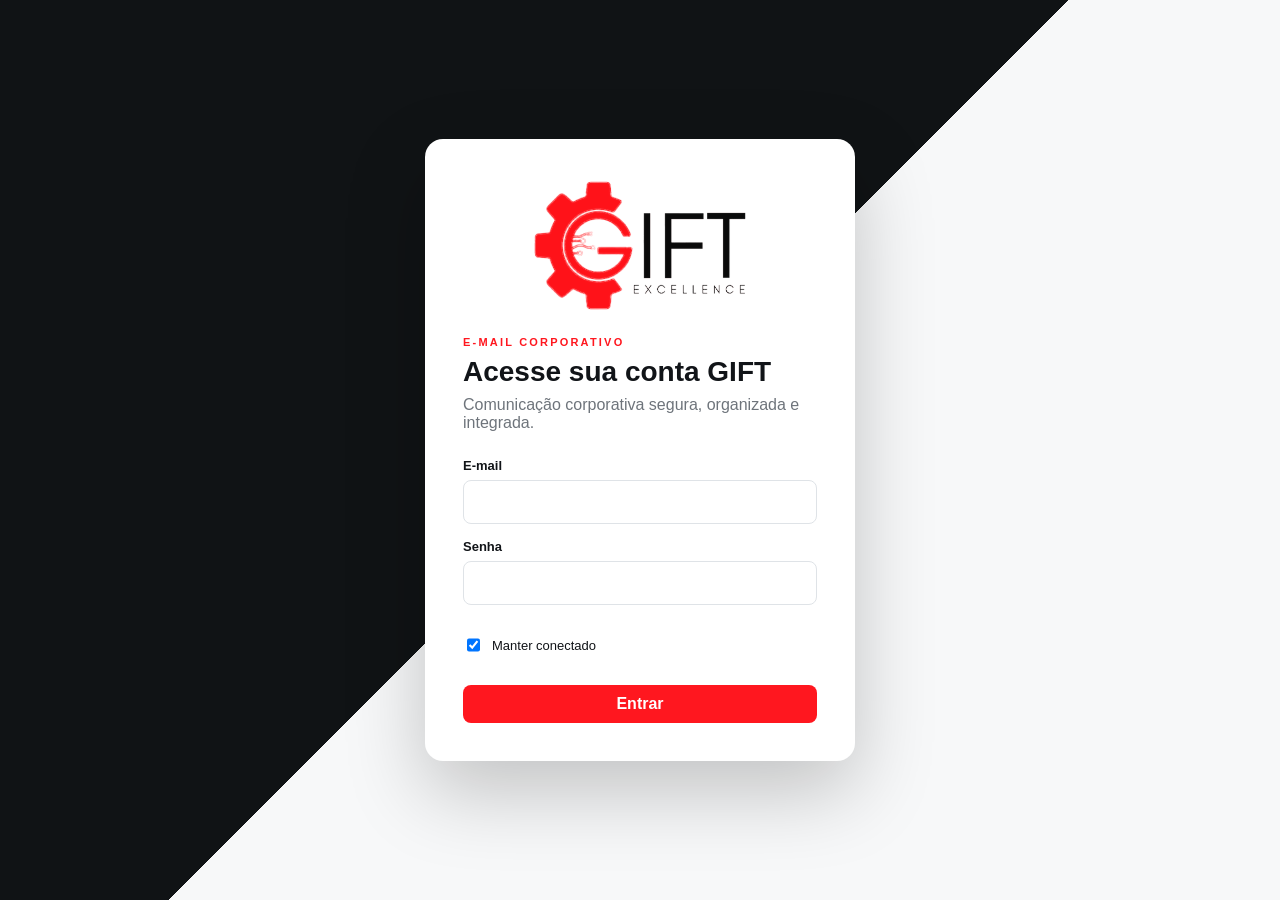
==== public/index.html @ b61c1ad0 "V16: sincroniza estrutura mobile no public" ====
<!doctype html>
<html lang="pt-BR">
<head>
  <meta charset="UTF-8" />
  <meta name="viewport" content="width=device-width, initial-scale=1.0" />
  <title>GIFT Mail</title>
  <link rel="icon" href="assets/gift-logo.png" />
  <link rel="stylesheet" href="styles.css" />
</head>
<body>
  <div id="toast"></div>

  <section id="loginView" class="login-shell">
    <div class="login-card">
      <img src="assets/gift-logo.png" alt="GIFT Excellence" class="login-logo" />
      <div class="login-kicker">E-MAIL CORPORATIVO</div>
      <h1>Acesse sua conta GIFT</h1>
      <p>Comunicação corporativa segura, organizada e integrada.</p>
      <form id="loginForm">
        <label>E-mail<input id="loginEmail" type="email"  autocomplete="username" required></label>
        <label>Senha<input id="loginPassword" type="password"  autocomplete="current-password" required></label>
        <label class="check-line"><input id="rememberMe" type="checkbox" checked> Manter conectado</label>
        <button class="primary full" type="submit">Entrar</button>
      </form>
    </div>
  </section>

  <div id="appView" class="app hidden">
    <aside class="sidebar" id="sidebar">
      <div class="brand"><img src="assets/gift-logo-sidebar.png" alt="GIFT Excellence"></div>
      <button id="composeBtn" class="compose-btn"><span class="mail-icon" data-mail-icon="compose"></span>Novo e-mail</button>

      <nav class="folder-nav" id="folderNav">
        <button class="nav-item active" data-folder="inbox"><span class="ico mail-icon" data-mail-icon="inbox"></span><b>Caixa de Entrada</b><em id="count-inbox">0</em></button>
        <button class="nav-item" data-folder="starred"><span class="ico mail-icon" data-mail-icon="star"></span><b>Favoritos</b><em id="count-starred"></em></button>
        <button class="nav-item" data-folder="sent"><span class="ico mail-icon" data-mail-icon="send"></span><b>Enviados</b><em id="count-sent"></em></button>
        <button class="nav-item" data-folder="drafts"><span class="ico mail-icon" data-mail-icon="draft"></span><b>Rascunhos</b><em id="count-drafts">0</em></button>
        <button class="nav-item" data-folder="scheduled"><span class="ico mail-icon" data-mail-icon="clock"></span><b>Agendados</b><em id="count-scheduled"></em></button>
        <button class="nav-item" data-folder="archive"><span class="ico mail-icon" data-mail-icon="archive"></span><b>Arquivo</b><em id="count-archive"></em></button>
        <button class="nav-item" data-folder="spam"><span class="ico mail-icon" data-mail-icon="spam"></span><b>Spam</b><em id="count-spam"></em></button>
        <button class="nav-item" data-folder="trash"><span class="ico mail-icon" data-mail-icon="trash"></span><b>Lixeira</b><em id="count-trash"></em></button>
      </nav>

      <div class="section-title"><span>PASTAS</span><button id="newFolderBtn" title="Nova pasta">＋</button></div>
      <div id="customFolders" class="custom-folders"></div>

      <div class="storage-box">
        <div><span>Armazenamento</span><strong id="storageText">2,4 GB de 10 GB</strong></div>
        <div class="storage-track"><i id="storageBar"></i></div>
      </div>
    </aside>
    <div id="mobileNavOverlay" class="mobile-nav-overlay hidden" aria-hidden="true"></div>

    <main class="workspace">
      <header class="topbar">
        <button class="mobile-menu" id="mobileMenu" aria-label="Menu">☰</button>
        <span class="mobile-title">GIFT Mail</span>
        <div class="search-box"><span>⌕</span><input id="searchInput" placeholder="Pesquisar e-mails, remetentes ou assuntos..."><button id="advancedSearchBtn" title="Pesquisa avançada">⌄</button></div>
        <div class="top-right">
          <button class="top-icon mobile-search-btn" id="mobileSearchBtn" title="Pesquisar" aria-label="Pesquisar"><span class="mail-icon" data-mail-icon="search"></span></button>
          <button class="top-icon" id="themeBtn" title="Tema"><span class="mail-icon" data-mail-icon="sun"></span></button>
          <button class="top-icon" id="settingsBtn" title="Configurações"><span class="mail-icon" data-mail-icon="settings"></span></button>
          <div class="profile-wrap">
            <button id="profileBtn" class="profile-btn">
              <span class="profile-avatar" id="profileAvatar">A</span>
              <span class="profile-copy"><strong id="profileName">Administrador</strong><small id="profileEmail">admin@giftexcellence.com.br</small></span>
              <span>⌄</span>
            </button>
            <div id="profileMenu" class="profile-menu hidden">
              <div class="profile-status"><span class="dot"></span><div><strong>Logado</strong><small id="menuEmail">admin@giftexcellence.com.br</small></div></div>
              <button id="profileSettings"><span class="mail-icon" data-mail-icon="settings"></span>Configurações da conta</button>
              <button id="profilePassword"><span class="mail-icon" data-mail-icon="key"></span>Trocar senha</button>
              <button id="profileTheme"><span class="mail-icon" data-mail-icon="moon"></span>Alternar tema</button>
              <button id="profileLogout" class="danger"><span class="mail-icon" data-mail-icon="logout"></span>Sair</button>
            </div>
          </div>
        </div>
      </header>

      <div class="actionbar">
        <div class="action-group left-actions">
          <label class="select-control"><input type="checkbox" id="selectAll"> <span>Selecionar</span></label>
          <button id="deleteBtn"><span class="mail-icon" data-mail-icon="trash"></span><span>Excluir</span></button><button id="emptyTrashActionBtn" class="hidden danger-action"><span class="mail-icon" data-mail-icon="trashSweep"></span><span>Esvaziar lixeira</span></button>
          <button id="spamBtn"><span class="mail-icon" data-mail-icon="spam"></span><span>Spam</span></button>
          <button id="archiveBtn"><span class="mail-icon" data-mail-icon="archive"></span><span>Arquivar</span></button>
          <button id="moveBtn"><span class="mail-icon" data-mail-icon="folderMove"></span><span>Mover</span></button>
          <button id="markBtn"><span class="mail-icon" data-mail-icon="star"></span><span>Marcar</span></button>
          <button id="moreBtn"><span class="mail-icon" data-mail-icon="more"></span><span>Mais</span></button>
        </div>
        <div class="action-group reader-actions" id="readerActions">
          <button id="replyBtn"><span class="mail-icon" data-mail-icon="reply"></span><span>Responder</span></button>
          <button id="replyAllBtn"><span class="mail-icon" data-mail-icon="replyAll"></span><span>Responder a todos</span></button>
          <button id="forwardBtn"><span class="mail-icon" data-mail-icon="forward"></span><span>Encaminhar</span></button>
          <button id="readerMoreBtn" title="Mais"><span class="mail-icon" data-mail-icon="moreVertical"></span></button>
        </div>
      </div>

      <section id="advancedSearch" class="advanced-search hidden">
        <input id="searchFrom" placeholder="De">
        <input id="searchTo" placeholder="Para">
        <input id="searchSubject" placeholder="Assunto contém">
        <select id="searchHasAttachment"><option value="">Anexo: qualquer</option><option value="yes">Com anexo</option><option value="no">Sem anexo</option></select>
        <button id="applyAdvancedSearch" class="primary">Pesquisar</button>
        <button id="clearAdvancedSearch">Limpar</button>
      </section>

      <section class="mail-shell">
        <div class="tabs-row">
          <button class="tab active" data-filter="all">Todas</button>
          <button class="tab" data-filter="unread">Não lidas</button>
          <button class="tab" data-filter="starred">Sinalizadas</button>
          <span id="folderLabel">Caixa de Entrada</span>
        </div>
        <div class="mail-grid">
          <div class="message-list" id="messageList"></div>
          <article class="reader" id="readerPane">
            <div class="empty-reader"><div class="mail-illustration">✉</div><h2>Selecione uma mensagem</h2><p>O conteúdo do e-mail aparecerá aqui.</p></div>
          </article>
        </div>
      </section>
    </main>
    <button id="mobileComposeFab" class="mobile-compose-fab" type="button"><span class="mail-icon" data-mail-icon="compose"></span><span>Escrever</span></button>
  </div>

  <div id="composeWindow" class="compose-window hidden">
    <div class="compose-head">
      <strong id="composeTitle">Novo e-mail</strong>
      <div class="compose-head-actions">
        <button id="minimizeCompose" type="button" aria-label="Minimizar">—</button>
        <button id="maximizeCompose" type="button" aria-label="Maximizar">↗</button>
        <button id="closeCompose" type="button" aria-label="Fechar">×</button>
      </div>
    </div>
    <div class="compose-to-line">
      <span>Para</span>
      <input id="toField" autocomplete="off" aria-label="Para">
      <button id="ccBccBtn" type="button">Cc&nbsp;&nbsp;Bcc</button>
    </div>
    <div id="ccBccFields" class="compose-ccbcc hidden">
      <div class="compose-extra-line"><span>Cc</span><input id="ccField" autocomplete="off" aria-label="Cc"></div>
      <div class="compose-extra-line"><span>Bcc</span><input id="bccField" autocomplete="off" aria-label="Bcc"></div>
    </div>
    <div class="compose-subject-line">
      <input id="subjectField" aria-label="Assunto" placeholder="Assunto" autocomplete="off">
    </div>
    <div class="editor-toolbar compose-format-toolbar" aria-label="Formatação da mensagem">
      <select id="fontFamily" aria-label="Fonte"><option>Inter</option><option>Arial</option><option>Georgia</option><option>Verdana</option></select>
      <select id="fontSize" aria-label="Tamanho"><option value="14">14</option><option value="12">12</option><option value="16">16</option><option value="18">18</option></select>
      <button type="button" data-cmd="bold" title="Negrito"><b>B</b></button>
      <button type="button" data-cmd="italic" title="Itálico"><i>I</i></button>
      <button type="button" data-cmd="underline" title="Sublinhado"><u>U</u></button>
      <button type="button" data-cmd="foreColor" title="Cor">A</button>
      <button type="button" data-cmd="insertUnorderedList" title="Lista">☷</button>
      <button type="button" data-cmd="insertOrderedList" title="Lista numerada">☰</button>
      <button type="button" data-cmd="createLink" title="Link">⌁</button>
      <button type="button" data-cmd="insertImage" title="Imagem">▧</button>
    </div>
    <div id="bodyEditor" class="body-editor" contenteditable="true" role="textbox" aria-label="Mensagem"></div>
    <div id="attachmentPreview" class="attachment-preview"></div>
    <div class="compose-foot">
      <div class="send-wrap"><button id="sendBtn" class="send-btn">Enviar</button><button id="sendMenuBtn" class="send-menu">⌄</button></div>
      <div class="compose-tools">
        <label title="Anexar"><span class="mail-icon" data-mail-icon="paperclip"></span><input id="attachmentInput" type="file" multiple hidden></label>
        <button id="insertDrive" title="Inserir arquivo"><span class="mail-icon" data-mail-icon="file"></span></button>
        <button id="insertLink" title="Inserir link"><span class="mail-icon" data-mail-icon="link"></span></button>
        <button id="insertEmoji" title="Emoji">☺</button>
        <button id="toggleSignature" title="Assinatura">A≡</button>
        <button id="saveDraftBtn" title="Salvar rascunho"><span class="mail-icon" data-mail-icon="save"></span></button>
        <button id="discardCompose" title="Descartar"><span class="mail-icon" data-mail-icon="trash"></span></button>
      </div>
    </div>
    <div id="scheduleMenu" class="schedule-menu hidden"><button data-minutes="30">Enviar em 30 minutos</button><button data-minutes="60">Enviar em 1 hora</button><button data-minutes="1440">Enviar amanhã</button><button id="customScheduleBtn">Escolher data e hora</button></div>
  </div>


  <div id="composeDialog" class="compose-dialog-overlay hidden" role="dialog" aria-modal="true" aria-labelledby="composeDialogTitle">
    <div class="compose-dialog-card">
      <div class="compose-dialog-icon">✉</div>
      <h3 id="composeDialogTitle">Confirmar ação</h3>
      <p id="composeDialogText"></p>
      <div class="compose-dialog-actions">
        <button id="composeDialogCancel" type="button" class="compose-dialog-cancel">Cancelar</button>
        <button id="composeDialogSecondary" type="button" class="compose-dialog-secondary">Não salvar</button>
        <button id="composeDialogPrimary" type="button" class="compose-dialog-primary">Confirmar</button>
      </div>
    </div>
  </div>

  <div id="actionDialog" class="compose-dialog-overlay hidden" role="dialog" aria-modal="true" aria-labelledby="actionDialogTitle">
    <div class="compose-dialog-card">
      <div id="actionDialogIcon" class="compose-dialog-icon"><span class="mail-icon" data-mail-icon="alert"></span></div>
      <h3 id="actionDialogTitle">Confirmar ação</h3>
      <p id="actionDialogText"></p>
      <div class="compose-dialog-actions">
        <button id="actionDialogCancel" type="button" class="compose-dialog-cancel">Cancelar</button>
        <button id="actionDialogConfirm" type="button" class="compose-dialog-primary">Confirmar</button>
      </div>
    </div>
  </div>

  <div id="settingsModal" class="modal hidden">
    <div class="settings-dialog">
      <div class="settings-head"><div><h2>Configurações</h2><p>Administre sua conta e preferências do GIFT Mail.</p></div><button id="closeSettings">×</button></div>
      <div class="settings-layout">
        <nav class="settings-nav" id="settingsNav">
          <button class="active" data-tab="account">Conta</button>
          <button data-tab="password">Troca de senha</button>
          <button data-tab="signature">Assinaturas</button>
          <button data-tab="forwarding">Encaminhamento</button>
          <button data-tab="aliases">Aliases e remetentes</button>
          <button data-tab="filters">Filtros e regras</button>
          <button data-tab="vacation">Resposta automática</button>
          <button data-tab="blocked">Remetentes bloqueados</button>
          <button data-tab="security">Segurança</button>
          <button data-tab="notifications">Notificações</button>
          <button data-tab="appearance">Aparência</button>
          <button data-tab="storage">Armazenamento</button>
        </nav>
        <div class="settings-content">
          <section class="settings-panel active" data-panel="account">
            <h3>Conta corporativa</h3>
            <div class="status-card"><span class="dot"></span><div><strong>Logado</strong><small id="settingsLoggedEmail"></small></div></div>
            <label>Nome de exibição<input id="setDisplayName"></label>
            <label>E-mail principal<input id="setEmail" disabled></label>
            <label>Nome da organização<input id="setOrganization" value="GIFT Excellence"></label>
            <label>Telefone corporativo<input id="setPhone" placeholder="(31) 3772-6397"></label>
            <label>Site<input id="setWebsite" placeholder="www.giftexcellence.com.br"></label>
          </section>
          <section class="settings-panel" data-panel="password">
            <h3>Trocar senha</h3><p class="hint">A nova senha será exigida no próximo login.</p>
            <label>Senha atual<input id="currentPassword" type="password"></label>
            <label>Nova senha<input id="newPassword" type="password"></label>
            <label>Confirmar nova senha<input id="confirmPassword" type="password"></label>
            <button id="changePasswordBtn" class="primary">Alterar senha</button>
          </section>
          <section class="settings-panel" data-panel="signature">
            <h3>Assinatura corporativa</h3>
            <p class="hint">A assinatura visual é inserida automaticamente no final dos e-mails e pode ser personalizada por conta.</p>
            <div class="two-col">
              <label>Nome / setor<input id="signatureName" placeholder="Financeiro"></label>
              <label>Empresa<input id="signatureCompany" placeholder="GIFT Excellence"></label>
            </div>
            <div class="two-col">
              <label>Telefone<input id="signaturePhone" placeholder="(31) 3772-6397"></label>
              <label>Cidade<input id="signatureCity" placeholder="Sete Lagoas - MG"></label>
            </div>
            <label>Site<input id="signatureSite" placeholder="www.giftexcellence.com.br"></label>
            <div class="signature-image-control">
              <div><strong>Imagem / logo da assinatura</strong><small>PNG, JPG ou WEBP. Essa imagem será usada nos e-mails enviados por esta conta.</small></div>
              <div class="signature-image-actions">
                <label class="signature-upload-btn">Trocar imagem<input id="signatureLogoInput" type="file" accept="image/png,image/jpeg,image/webp" hidden></label>
                <button id="signatureLogoReset" type="button">Usar logo padrão</button>
              </div>
            </div>
            <div id="signaturePreview" class="signature-preview"></div>
            <label class="check-line"><input id="signatureNew" type="checkbox" checked> Inserir automaticamente em novos e-mails</label>
            <label class="check-line"><input id="signatureReplies" type="checkbox"> Inserir também em respostas e encaminhamentos</label>
          </section>
          <section class="settings-panel" data-panel="forwarding">
            <h3>Encaminhamento</h3>
            <label class="check-line"><input id="forwardEnabled" type="checkbox"> Encaminhar automaticamente e-mails recebidos</label>
            <label>Encaminhar para<input id="forwardAddress" type="email" placeholder="email@empresa.com.br"></label>
            <label class="check-line"><input id="forwardKeepCopy" type="checkbox" checked> Manter uma cópia na caixa de entrada</label>
          </section>
          <section class="settings-panel" data-panel="aliases">
            <h3>Aliases e remetentes</h3>
            <div class="inline-add"><input id="aliasInput" placeholder="ex.: financeiro@giftexcellence.com.br"><button id="addAliasBtn">Adicionar</button></div>
            <div id="aliasList" class="chip-list"></div>
          </section>
          <section class="settings-panel" data-panel="filters">
            <h3>Filtros e regras</h3>
            <p class="hint">Crie regras automáticas para organizar mensagens.</p>
            <div class="rule-builder"><input id="ruleFrom" placeholder="Se remetente contém"><select id="ruleAction"><option value="archive">Arquivar</option><option value="star">Sinalizar</option><option value="spam">Marcar como spam</option><option value="label">Aplicar etiqueta</option></select><input id="ruleValue" placeholder="Etiqueta (quando necessário)"><button id="addRuleBtn">Criar regra</button></div>
            <div id="rulesList" class="rules-list"></div>
          </section>
          <section class="settings-panel" data-panel="vacation">
            <h3>Resposta automática</h3>
            <label class="check-line"><input id="vacationEnabled" type="checkbox"> Ativar mensagem de ausência</label>
            <label>Assunto<input id="vacationSubject" value="Resposta automática"></label>
            <label>Mensagem<textarea id="vacationText" rows="7"></textarea></label>
            <div class="two-col"><label>Início<input id="vacationStart" type="date"></label><label>Fim<input id="vacationEnd" type="date"></label></div>
          </section>
          <section class="settings-panel" data-panel="blocked">
            <h3>Remetentes bloqueados</h3>
            <div class="inline-add"><input id="blockedInput" placeholder="email@dominio.com"><button id="addBlockedBtn">Bloquear</button></div>
            <div id="blockedList" class="chip-list"></div>
          </section>
          <section class="settings-panel" data-panel="security">
            <h3>Segurança</h3>
            <label class="check-line"><input id="twoFactor" type="checkbox"> Autenticação em duas etapas</label>
            <label class="check-line"><input id="suspiciousLogin" type="checkbox" checked> Alertar sobre novos logins</label>
            <label class="check-line"><input id="externalImages" type="checkbox"> Carregar imagens externas automaticamente</label>
            <h4>Sessões ativas</h4>
            <div class="session-card"><div><strong>Este dispositivo</strong><small>Windows · Navegador atual</small></div><span class="online">Ativa agora</span></div>
            <button id="logoutOtherSessions">Encerrar outras sessões</button>
          </section>
          <section class="settings-panel" data-panel="notifications">
            <h3>Notificações</h3>
            <label class="check-line"><input id="desktopNotifications" type="checkbox" checked> Notificações na área de trabalho</label>
            <label class="check-line"><input id="soundNotifications" type="checkbox"> Som ao receber e-mail</label>
            <label class="check-line"><input id="notifyImportant" type="checkbox" checked> Avisar apenas mensagens importantes</label>
          </section>
          <section class="settings-panel" data-panel="appearance">
            <h3>Aparência</h3>
            <label>Tema<select id="setTheme"><option value="light">Claro</option><option value="dark">Escuro</option><option value="system">Seguir sistema</option></select></label>
            <label>Densidade<select id="setDensity"><option value="comfortable">Confortável</option><option value="compact">Compacta</option></select></label>
            <label>Visualização<select id="setPreview"><option value="split">Lista + leitura</option><option value="list">Somente lista</option></select></label>
          </section>
          <section class="settings-panel" data-panel="storage">
            <h3>Armazenamento</h3>
            <div class="big-storage"><strong id="storageUsedBig">Calculando...</strong><span id="storageLimitBig">de capacidade disponível</span><div class="storage-track"><i id="storageBarBig" style="width:0%"></i></div><small id="storageSource" class="storage-source">Leitura do servidor</small></div>
            <button id="emptyTrashBtn">Esvaziar lixeira</button><button id="emptySpamBtn">Esvaziar spam</button>
          </section>
        </div>
      </div>
      <div class="settings-footer"><button id="cancelSettings">Cancelar</button><button id="saveSettingsBtn" class="primary">Salvar alterações</button></div>
    </div>
  </div>

  <div id="contextMenu" class="context-menu hidden"></div>
  <input id="hiddenDateTime" type="datetime-local" class="hidden">
  <script src="app.js"></script>
</body>
</html>
---- public/styles.css ----
:root{
  --red:#ff171f;--red2:#e91018;--ink:#111418;--muted:#6f7881;--line:#e8ebee;--soft:#f5f7f8;
  --sidebar:#11171b;--sidebar2:#0d1216;--panel:#fff;--shadow:0 18px 50px rgba(18,25,31,.18)
}
*{box-sizing:border-box}html,body{margin:0;width:100%;height:100%;overflow:hidden;font-family:Inter,"Segoe UI",Arial,sans-serif;color:var(--ink);background:#fff}button,input,select,textarea{font:inherit}button{border:0;background:none;color:inherit;cursor:pointer}.hidden{display:none!important}.primary{background:var(--red);color:#fff;border-radius:8px;padding:10px 16px;font-weight:700}.full{width:100%}
#toast{position:fixed;right:22px;top:22px;z-index:9999;display:grid;gap:8px}.toast{background:#171a1d;color:#fff;padding:12px 16px;border-radius:9px;box-shadow:var(--shadow)}.toast.error{background:#a90008}

/* login */
.login-shell{height:100%;display:grid;place-items:center;background:linear-gradient(135deg,#101315 0 49%,#f7f8f9 49% 100%);padding:24px}.login-card{width:min(430px,94vw);background:#fff;border-radius:18px;padding:38px;box-shadow:0 30px 80px rgba(0,0,0,.22)}.login-logo{width:220px;display:block;margin:0 auto 22px}.login-kicker{font-size:11px;letter-spacing:.2em;color:var(--red);font-weight:800}.login-card h1{margin:8px 0;font-size:28px}.login-card p{margin:0 0 26px;color:#6e747b}.login-card form{display:grid;gap:15px}.login-card label:not(.check-line){display:grid;gap:7px;font-size:13px;font-weight:700}.login-card input{height:44px;border:1px solid #dfe3e7;border-radius:8px;padding:0 12px}.check-line{display:flex!important;align-items:center;gap:9px;font-size:13px}

/* reference layout */
.app{height:100vh;display:grid;grid-template-columns:263px minmax(0,1fr);overflow:hidden}.sidebar{height:100%;min-height:0;background:linear-gradient(180deg,var(--sidebar) 0%,var(--sidebar2) 100%);color:#f5f7f8;padding:14px 9px 16px;display:flex;flex-direction:column;overflow:hidden}.brand{height:92px;display:flex;align-items:center;padding:0 18px 5px}.brand img{width:172px;max-height:80px;object-fit:contain;object-position:left center}.compose-btn{height:46px;margin:12px 7px 18px;background:var(--red);color:#fff;border-radius:9px;font-size:15px;font-weight:800;display:flex;align-items:center;justify-content:center;gap:9px}.folder-nav{display:grid;gap:3px}.nav-item,.custom-folder{height:43px;border-radius:7px;padding:0 11px;color:#eef2f4;display:grid;grid-template-columns:28px 1fr auto;align-items:center;gap:6px;text-align:left}.nav-item b,.custom-folder b{font-size:14px;font-weight:600}.nav-item .ico{font-size:17px;color:#dbe1e5}.nav-item em{font-style:normal;min-width:22px;height:22px;border-radius:50px;background:#666f76;display:grid;place-items:center;padding:0 6px;font-size:12px}.nav-item.active{background:#373d41}.nav-item:hover,.custom-folder:hover{background:#20282e}.nav-item[data-folder="scheduled"],.nav-item[data-folder="archive"]{display:none}.section-title{display:flex;justify-content:space-between;align-items:center;padding:20px 8px 8px;color:#e4e9ed;font-size:12px;font-weight:800;letter-spacing:.06em}.section-title button{font-size:22px;color:#e8edf0}.custom-folders{flex:1;min-height:0;overflow:auto;padding-bottom:8px}.custom-folder{height:41px}.custom-folder button{color:#98a2aa}.storage-box{flex:0 0 auto;padding:13px 16px 10px;border-top:1px solid rgba(255,255,255,.09);font-size:11px;color:#c9d0d5}.storage-box>div:first-child{display:grid;gap:8px}.storage-box strong{font-weight:500}.storage-track{height:9px;background:#687178;border-radius:999px;overflow:hidden}.storage-track i{display:block;height:100%;width:0;background:linear-gradient(90deg,#d8a75e,#f0c67a);border-radius:999px}

.workspace{min-width:0;height:100%;display:grid;grid-template-rows:64px 64px auto minmax(0,1fr);background:#fff;overflow:hidden}.topbar{height:64px;display:flex;align-items:center;border-bottom:1px solid var(--line);padding:0 18px 0 24px;background:#fff}.mobile-menu{display:none}.search-box{width:506px;height:40px;border-radius:10px;background:#f1f3f4;display:grid;grid-template-columns:30px 1fr 28px;align-items:center;padding:0 8px}.search-box span{font-size:21px;color:#37424a}.search-box input{border:0;outline:0;background:transparent;min-width:0;font-size:14px}.search-box button{color:#657079}.top-right{margin-left:auto;display:flex;align-items:center;gap:4px}.top-icon{width:38px;height:38px;border-radius:50%;font-size:19px}.top-icon:hover{background:#f3f5f6}.profile-wrap{position:relative}.profile-btn{height:64px;display:grid;grid-template-columns:40px auto 18px;gap:10px;align-items:center;padding:0 4px 0 16px;margin-left:8px;border-left:1px solid var(--line)}.profile-avatar{width:40px;height:40px;border-radius:50%;background:#b99a75;color:#fff;font-weight:800;display:grid;place-items:center}.profile-copy{display:grid;text-align:left}.profile-copy strong{font-size:14px}.profile-copy small{font-size:11px;color:var(--muted)}.profile-menu{position:absolute;right:0;top:59px;width:270px;background:#fff;border:1px solid var(--line);border-radius:11px;box-shadow:var(--shadow);z-index:400;padding:9px}.profile-status{display:flex;gap:10px;align-items:center;padding:10px 8px 14px;border-bottom:1px solid var(--line)}.profile-status .dot,.status-card .dot{width:9px;height:9px;border-radius:50%;background:#23b45c}.profile-status div{display:grid}.profile-status small{color:var(--muted)}.profile-menu button{width:100%;padding:10px;border-radius:7px;text-align:left}.profile-menu button:hover{background:#f4f6f7}.profile-menu .danger{color:#bd1017}

.actionbar{height:64px;border-bottom:1px solid var(--line);padding:0 20px;display:flex;align-items:center;justify-content:space-between;overflow:auto}.action-group{display:flex;align-items:center;white-space:nowrap}.action-group button,.select-control{height:38px;padding:0 12px;display:flex;align-items:center;gap:7px;border-right:1px solid var(--line);font-size:13px}.action-group button:hover{background:#f5f7f8;border-radius:6px}.select-control input{width:15px;height:15px}.reader-actions{margin-left:auto}.advanced-search{padding:12px 20px;border-bottom:1px solid var(--line);display:grid;grid-template-columns:1fr 1fr 1.2fr .9fr auto auto;gap:8px;background:#fafbfc}.advanced-search input,.advanced-search select{height:38px;border:1px solid #dfe3e7;border-radius:7px;padding:0 10px}

.mail-shell{height:100%;min-height:0;display:grid;grid-template-rows:49px minmax(0,1fr);overflow:hidden}.tabs-row{height:49px;display:flex;align-items:end;border-bottom:1px solid var(--line);padding-left:18px}.tab{height:49px;padding:0 17px;position:relative;font-size:13px}.tab.active{color:var(--red);font-weight:800}.tab.active:after{content:"";position:absolute;left:10px;right:10px;bottom:-1px;height:3px;background:var(--red)}.tabs-row>span{display:none}.mail-grid{height:100%;min-height:0;display:grid;grid-template-columns:480px minmax(0,1fr);overflow:hidden}.message-list{height:100%;overflow:auto;border-right:1px solid var(--line);background:#fff}.message-card{height:80px;display:grid;grid-template-columns:28px 44px 1fr 28px;padding:10px 12px 8px 18px;gap:10px;border-bottom:1px solid var(--line);position:relative}.message-card.unread:before{content:"";position:absolute;left:0;top:0;bottom:0;width:3px;background:var(--red)}.message-card:hover{background:#f8fafb}.message-card.active{background:#f5f6f7}.message-card input{margin-top:8px}.sender-avatar{width:40px;height:40px;border-radius:50%;display:grid;place-items:center;background:linear-gradient(135deg,#7e868c,#3d454b);color:#fff;font-weight:700;font-size:13px}.message-card:nth-child(3n+1) .sender-avatar{background:linear-gradient(135deg,#c7a679,#9d7a54)}.message-main{min-width:0}.sender-line,.subject-line{display:flex;align-items:center;gap:8px;min-width:0}.sender-line strong,.subject-line b{white-space:nowrap;overflow:hidden;text-overflow:ellipsis}.sender-line{font-size:13px}.sender-line time{margin-left:auto;color:var(--muted);font-size:11px}.subject-line{margin-top:4px;font-size:13px}.preview-line{margin-top:3px;color:var(--muted);font-size:12px;white-space:nowrap;overflow:hidden;text-overflow:ellipsis}.star-btn{font-size:18px;color:#8c959d;align-self:center}.star-btn.on{color:#e1ae24}

.reader{height:100%;min-width:0;overflow:auto;padding:0 26px 36px;background:#fff}.empty-reader{height:100%;min-height:320px;display:grid;place-content:center;text-align:center;color:var(--muted)}.mail-illustration{font-size:42px}.empty-reader h2{margin:6px 0;font-size:20px;color:var(--ink)}.reader-head{padding:24px 0 18px;border-bottom:1px solid var(--line)}.reader-title{display:flex;align-items:center;gap:10px}.reader-title h1{margin:0;font-size:24px;letter-spacing:-.02em;line-height:1.2}.folder-pill{font-size:11px;background:#edf0f2;color:#3b4248;padding:5px 8px;border-radius:6px}.reader-meta{display:grid;grid-template-columns:46px 1fr auto;gap:10px;align-items:start;margin-top:24px}.reader-meta .sender-avatar{width:42px;height:42px}.reader-meta strong{display:block}.reader-meta small{display:block;color:var(--muted);margin-top:2px}.reader-meta-actions{display:flex;align-items:center;gap:8px}.reader-meta-actions button{font-size:20px}.reader-body{padding:24px 0;font-size:15px;line-height:1.72;overflow-wrap:anywhere}.reader-body p{margin:0 0 17px}.attachment-block{border-top:1px solid var(--line);padding-top:18px}.attachment-chip{display:inline-flex;align-items:center;gap:10px;border:1px solid var(--line);padding:11px 14px;border-radius:9px;margin:0 8px 8px 0;font-size:12px}.attachment-chip b{background:var(--red);color:#fff;padding:7px;border-radius:5px}

/* composer - V5: toda a área branca é o editor; a alça redimensiona a janela */
.compose-window{
  --compose-height:430px;
  position:fixed;right:12px;bottom:24px;width:502px;height:var(--compose-height);
  min-height:340px;max-height:calc(100vh - 32px);
  background:#fff;border:1px solid #dfe3e6;border-radius:10px;
  box-shadow:0 12px 34px rgba(0,0,0,.18);z-index:800;
  display:grid;
  grid-template-rows:40px 39px auto 39px 42px minmax(0,1fr) auto 58px;
  overflow:hidden
}
.compose-window.min{height:40px!important;min-height:40px!important;overflow:hidden}
.compose-window.max{
  left:50%;top:50%;right:auto;bottom:auto;width:min(960px,94vw);
  height:var(--compose-height);min-height:440px;max-height:94vh;
  transform:translate(-50%,-50%)
}
.compose-head{height:40px;background:#30383e;color:#fff;display:flex;align-items:center;justify-content:space-between;padding:0 13px;border-radius:9px 9px 0 0}.compose-head strong{font-size:15px}.compose-head button{color:#fff;width:30px;height:30px;font-size:17px}
.compose-row{height:39px;border-bottom:1px solid #eceff1;display:grid;grid-template-columns:55px 1fr auto;align-items:center;padding:0 12px;font-size:13px}.compose-row span{color:#747d85}.compose-row input{height:100%;border:0;outline:0;background:transparent;min-width:0}
.editor-toolbar{height:42px;border-bottom:1px solid #eceff1;display:flex;align-items:center;gap:2px;padding:0 8px;overflow-x:auto}.editor-toolbar button,.editor-toolbar select{height:28px;border:0;background:transparent}.editor-toolbar select:first-child{width:75px}.editor-toolbar select:nth-child(2){width:49px}.editor-toolbar button{min-width:28px}.editor-toolbar button:hover{background:#f0f2f4;border-radius:5px}
/* V7: a própria área branca inteira é o editor — não existe wrapper interno. */
.body-editor{
  min-height:0;width:100%;height:100%;max-width:100%;min-width:0;
  padding:14px 18px 24px;background:#fff;outline:none;
  font-size:14px;line-height:1.58;cursor:text;
  overflow-y:auto;overflow-x:hidden;
  overflow-wrap:anywhere;word-break:normal;white-space:pre-wrap;
  scrollbar-width:thin;scrollbar-color:#a0a7ad transparent;
}
.body-editor:focus{outline:none}
.body-editor:empty:before{content:"";display:block;min-height:100%}
.body-editor *{max-width:100%;box-sizing:border-box}
.body-editor img{height:auto}
.body-editor table{max-width:100%!important;width:100%!important;table-layout:fixed}
.body-editor td,.body-editor th{overflow-wrap:anywhere;word-break:break-word}
.body-editor .signature-block{display:block;max-width:100%;margin:18px 0 0;padding:0;overflow:hidden;white-space:normal}
.body-editor .signature-block table{max-width:100%!important;width:100%!important;table-layout:fixed}
.body-editor .signature-block img{max-width:160px!important;height:auto!important}
/* A alça fica fora da área editável e não ocupa nenhuma linha branca. */
.message-resize-handle{position:absolute;left:50%;bottom:54px;transform:translateX(-50%);width:58px;height:12px;display:flex;align-items:center;justify-content:center;cursor:ns-resize;touch-action:none;user-select:none;background:transparent;border:0;z-index:6}
.message-resize-handle span{display:block;width:34px;height:3px;border-radius:999px;background:#cbd1d6;opacity:.65;transition:.15s}
.message-resize-handle:hover span,.message-resize-handle.dragging span{width:48px;background:#818c95;opacity:1}
.attachment-preview{max-height:54px;overflow:auto;padding:0 14px;display:flex;gap:7px;flex-wrap:wrap}.attachment-preview:empty{display:none}
.compose-foot{height:58px;border-top:1px solid #eceff1;display:flex;align-items:center;gap:16px;padding:0 16px}.send-wrap{display:flex}.send-btn,.send-menu{height:43px;background:var(--red);color:#fff}.send-btn{padding:0 20px;border-radius:8px 0 0 8px;font-weight:800}.send-menu{width:38px;border-left:1px solid rgba(255,255,255,.3);border-radius:0 8px 8px 0}.compose-tools{display:flex;align-items:center;gap:3px}.compose-tools button,.compose-tools label{width:32px;height:32px;display:grid;place-items:center;border-radius:5px}.compose-tools button:hover,.compose-tools label:hover{background:#f0f2f4}.schedule-menu{position:absolute;bottom:66px;left:16px;width:220px;background:#fff;border:1px solid #ddd;border-radius:9px;box-shadow:var(--shadow);padding:7px}.schedule-menu button{width:100%;padding:9px;text-align:left;border-radius:6px}.schedule-menu button:hover{background:#f2f3f4}

/* settings */
.modal{position:fixed;inset:0;background:rgba(12,16,20,.42);z-index:1000;display:grid;place-items:center;padding:18px}.settings-dialog{width:min(1050px,96vw);height:min(760px,94vh);background:#fff;border-radius:14px;box-shadow:0 30px 90px rgba(0,0,0,.32);display:grid;grid-template-rows:auto minmax(0,1fr) auto;overflow:hidden}.settings-head{padding:20px 24px;border-bottom:1px solid var(--line);display:flex;justify-content:space-between;align-items:start}.settings-head h2{margin:0 0 4px}.settings-head p{margin:0;color:var(--muted);font-size:13px}.settings-head button{font-size:26px}.settings-layout{min-height:0;display:grid;grid-template-columns:230px minmax(0,1fr)}.settings-nav{padding:14px;background:#f6f7f8;border-right:1px solid var(--line);overflow:auto}.settings-nav button{width:100%;padding:11px 12px;border-radius:7px;text-align:left;font-size:13px}.settings-nav button.active,.settings-nav button:hover{background:#fff;box-shadow:0 1px 4px rgba(0,0,0,.08);color:var(--red);font-weight:800}.settings-content{min-height:0;overflow:auto;padding:26px 30px}.settings-panel{display:none;max-width:720px}.settings-panel.active{display:block}.settings-panel h3{margin:0 0 18px}.settings-panel h4{margin:26px 0 10px}.settings-panel label:not(.check-line){display:grid;gap:6px;margin:0 0 14px;font-size:13px;font-weight:600}.settings-panel input,.settings-panel textarea,.settings-panel select{border:1px solid #dfe3e7;border-radius:8px;padding:10px 12px;outline:0}.settings-panel input:focus,.settings-panel textarea:focus,.settings-panel select:focus{border-color:#aab2b9;box-shadow:0 0 0 3px rgba(120,130,140,.08)}.hint{font-size:12px;color:var(--muted);margin-top:-8px;margin-bottom:18px}.status-card,.session-card{display:flex;align-items:center;gap:12px;border:1px solid var(--line);border-radius:10px;padding:13px 14px;margin-bottom:18px}.status-card div,.session-card div{display:grid}.status-card small,.session-card small{color:var(--muted)}.two-col{display:grid;grid-template-columns:1fr 1fr;gap:12px}.inline-add{display:grid;grid-template-columns:1fr auto;gap:8px;margin-bottom:16px}.inline-add button,.rule-builder button,.settings-panel>button{background:#f0f2f4;border:1px solid #dde1e4;border-radius:8px;padding:9px 13px}.chip-list{display:flex;flex-wrap:wrap;gap:8px}.chip{display:flex;align-items:center;gap:8px;background:#f1f3f5;border-radius:99px;padding:7px 9px 7px 12px;font-size:12px}.chip button{width:20px;height:20px;border-radius:50%}.rule-builder{display:grid;grid-template-columns:1fr 150px 1fr auto;gap:8px}.rules-list{margin-top:14px;display:grid;gap:8px}.rule-row{display:flex;justify-content:space-between;gap:12px;border:1px solid var(--line);border-radius:8px;padding:10px 12px;font-size:12px}.online{color:#1a9c4d;font-size:12px;margin-left:auto}.big-storage{border:1px solid var(--line);padding:18px;border-radius:10px;margin-bottom:14px}.big-storage strong{font-size:26px;margin-right:5px}.big-storage span{color:var(--muted)}.storage-source{display:block;margin-top:10px;color:var(--muted);font-size:11px}.settings-footer{border-top:1px solid var(--line);display:flex;justify-content:flex-end;gap:10px;padding:14px 22px}.settings-footer button{padding:10px 16px;border-radius:8px}.settings-footer>button:first-child{background:#f0f2f4}.signature-preview{border:1px solid var(--line);border-radius:10px;background:#fff;padding:18px;margin:10px 0 16px;overflow:auto}.signature-image-control{display:flex;align-items:center;justify-content:space-between;gap:16px;border:1px solid var(--line);border-radius:10px;padding:14px 16px;margin:4px 0 14px}.signature-image-control>div:first-child{display:grid;gap:4px}.signature-image-control small{color:var(--muted);font-size:11px}.signature-image-actions{display:flex;gap:8px;flex-wrap:wrap}.signature-upload-btn,.signature-image-actions button{display:inline-flex!important;align-items:center;justify-content:center;min-height:36px;padding:8px 12px!important;border:1px solid #dfe3e7!important;border-radius:8px!important;background:#f4f6f7!important;font-size:12px!important;font-weight:700!important;cursor:pointer}.context-menu{position:fixed;z-index:1500;background:#fff;border:1px solid #ddd;border-radius:8px;box-shadow:var(--shadow);padding:6px;width:max-content;min-width:200px}.context-menu button{width:100%;padding:9px;text-align:left;border-radius:6px;white-space:nowrap}.context-menu button:hover{background:#f2f3f4}

/* dark */
body.dark{--ink:#f4f7f9;--muted:#aab3bc;--line:#2c363e;background:#0e151a}.dark .workspace,.dark .topbar,.dark .actionbar,.dark .mail-shell,.dark .tabs-row,.dark .message-list,.dark .reader,.dark .settings-dialog,.dark .compose-window{background:#10191f;color:#f4f7f9}.dark .search-box{background:#1b2730}.dark .search-box input{color:#fff}.dark .message-card{border-color:#2c363e}.dark .message-card:hover{background:#162229}.dark .message-card.active{background:#1b252c}.dark .compose-head{background:#18242b}.dark .compose-row,.dark .editor-toolbar,.dark .compose-foot{border-color:#2e3a43}.dark .message-resize-handle{background:#10191f;border-color:#2e3a43}.dark .message-resize-handle:hover,.dark .message-resize-handle.dragging{background:#172229}.dark .message-resize-handle span{background:#53616b}.dark .body-editor{background:#10191f;color:#fff}.dark .settings-nav{background:#0c151a}.dark .settings-nav button.active{background:#202d35}.dark .settings-panel input,.dark .settings-panel textarea,.dark .settings-panel select{background:#121d23;border-color:#33414b;color:#fff}.dark .signature-preview{background:#0f171d}

/* responsive */
@media(max-width:1200px){.app{grid-template-columns:230px 1fr}.mail-grid{grid-template-columns:420px minmax(0,1fr)}.brand img{width:160px}.profile-copy{display:none}.profile-btn{grid-template-columns:40px 18px}.action-group button span{display:none}.compose-window{width:500px}}
@media(max-width:820px){html,body{overflow:auto}.app{display:block;height:auto;min-height:100vh}.sidebar{position:fixed;left:-280px;top:0;bottom:0;width:264px;z-index:900;transition:.2s}.sidebar.open{left:0}.workspace{height:100vh;grid-template-rows:58px 54px auto minmax(0,1fr)}.mobile-menu{display:block}.topbar{padding:0 10px}.search-box{width:auto;flex:1}.top-icon{display:none}.mail-grid{display:block}.message-list{height:100%}.reader{position:fixed;inset:112px 0 0 0;z-index:500;display:none}.reader.mobile-open{display:block}.reader-actions{display:none}.compose-window{left:2vw;right:2vw;width:96vw;bottom:8px;height:70vh}.settings-layout{grid-template-columns:1fr}.settings-nav{display:flex;overflow:auto;border-right:0;border-bottom:1px solid var(--line)}.settings-nav button{width:auto;white-space:nowrap}.two-col,.rule-builder{grid-template-columns:1fr}}




/* ===== V8 — bloco Para/Assunto refeito do zero ===== */
.compose-addressing{background:#fff;border-bottom:1px solid #e8ecef;flex:0 0 auto}
.compose-address-row{height:46px;display:grid;grid-template-columns:64px minmax(0,1fr) auto;align-items:center;padding:0 15px;border-bottom:1px solid #edf0f2;gap:0}
.compose-address-row label{color:#7b848d;font-size:14px;font-weight:400;cursor:text}
.compose-address-row input{width:100%;height:100%;border:0!important;outline:0!important;background:transparent!important;padding:0 8px 0 0!important;font-size:14px;color:#171a1d;box-shadow:none!important}
.compose-address-row button{height:34px;padding:0 4px 0 16px;color:#22272b;font-size:13px;white-space:nowrap}
.compose-ccbcc .compose-address-row{grid-template-columns:64px minmax(0,1fr);padding-right:15px}
.compose-subject-row{height:50px;display:flex;align-items:center;border-bottom:0;padding:0 15px}
.compose-subject-row input{width:100%;height:100%;border:0!important;outline:0!important;background:transparent!important;padding:0!important;font-size:14px;color:#171a1d;box-shadow:none!important}
.compose-subject-row input::placeholder{color:#7b848d;opacity:1}
.compose-format-toolbar{height:44px!important;min-height:44px!important;flex:0 0 44px!important;padding:0 14px!important;border-bottom:1px solid #e8ecef!important;background:#fff;overflow-x:auto;overflow-y:hidden}
.compose-format-toolbar select,.compose-format-toolbar button{height:32px!important;min-height:32px!important;background:transparent!important;color:#15191c}
.compose-format-toolbar select{padding:0 4px;border:0!important;outline:0!important}
.compose-format-toolbar button{display:grid;place-items:center;min-width:30px!important;border:0!important;padding:0 5px!important}
.compose-format-toolbar button:hover{background:#f2f4f5!important;border-radius:4px}
.dark .compose-addressing,.dark .compose-format-toolbar{background:#10191f;border-color:#2e3a43}
.dark .compose-address-row,.dark .compose-subject-row{border-color:#2e3a43}
.dark .compose-address-row input,.dark .compose-subject-row input,.dark .compose-format-toolbar select,.dark .compose-format-toolbar button{color:#f4f7f9!important}
.dark .compose-address-row label,.dark .compose-subject-row input::placeholder{color:#aab3bc}


/* V9 - compositor simples conforme referencia enviada */
.compose-window{position:fixed!important;right:12px!important;bottom:24px!important;width:500px!important;height:430px!important;min-height:0!important;max-height:none!important;display:flex!important;flex-direction:column!important;background:#fff!important;border:1px solid #dfe3e6!important;border-radius:9px!important;overflow:hidden!important;box-shadow:0 12px 34px rgba(0,0,0,.18)!important}
.compose-window.min{height:40px!important;overflow:hidden!important}
.compose-window.max{left:50%!important;top:50%!important;right:auto!important;bottom:auto!important;width:min(960px,94vw)!important;height:min(760px,92vh)!important;transform:translate(-50%,-50%)!important}
.compose-head{flex:0 0 40px!important;height:40px!important;padding:0 12px!important;border-radius:8px 8px 0 0!important;background:#30383e!important}
.compose-head strong{font-size:14px!important;font-weight:700!important}.compose-head-actions{display:flex;align-items:center;gap:2px}.compose-head-actions button{width:30px!important;height:30px!important;color:#fff!important;font-size:16px!important}
.compose-to-line,.compose-extra-line{flex:0 0 39px;height:39px;display:grid;grid-template-columns:auto minmax(0,1fr) auto;align-items:center;gap:6px;padding:0 12px;border-bottom:1px solid #e7eaed;background:#fff}
.compose-to-line span,.compose-extra-line span{font-size:13px;color:#737b83}.compose-to-line input,.compose-extra-line input{width:100%;height:100%;border:0!important;outline:0!important;background:transparent!important;padding:0!important;font-size:13px!important;min-width:0}.compose-to-line button{height:100%;padding:0 0 0 8px!important;font-size:12px!important;color:#4f575e!important;background:transparent!important;white-space:nowrap}
.compose-ccbcc{flex:0 0 auto;background:#fff}.compose-extra-line{grid-template-columns:28px minmax(0,1fr)}
.compose-subject-line{flex:0 0 39px;height:39px;border-bottom:1px solid #e7eaed;background:#fff;padding:0 12px}.compose-subject-line input{width:100%;height:100%;border:0!important;outline:0!important;background:transparent!important;padding:0!important;font-size:13px!important;color:#171a1d!important}.compose-subject-line input::placeholder{color:#7a8289;opacity:1}
.compose-format-toolbar{flex:0 0 42px!important;height:42px!important;min-height:42px!important;padding:0 10px!important;gap:1px!important;border-bottom:1px solid #e7eaed!important;background:#fff!important;overflow:hidden!important;white-space:nowrap!important}.compose-format-toolbar select,.compose-format-toolbar button{height:29px!important;min-height:29px!important;border:0!important;background:transparent!important;color:#20262b!important;font-size:13px!important}.compose-format-toolbar select:first-child{width:61px!important}.compose-format-toolbar select:nth-child(2){width:45px!important}.compose-format-toolbar button{min-width:27px!important;padding:0 4px!important}
.body-editor{flex:1 1 auto!important;height:auto!important;min-height:0!important;width:100%!important;padding:13px 16px!important;background:#fff!important;outline:none!important;border:0!important;font-size:14px!important;line-height:1.55!important;cursor:text!important;overflow:auto!important;overflow-x:hidden!important;white-space:pre-wrap!important;overflow-wrap:anywhere!important;word-break:normal!important;scrollbar-width:none!important}.body-editor::-webkit-scrollbar{width:0!important;height:0!important;display:none!important}.body-editor:empty:before{content:""!important;display:block!important;min-height:100%!important}.message-resize-handle{display:none!important}
.attachment-preview{flex:0 0 auto!important;max-height:52px!important;overflow:auto!important;padding:0 12px!important;background:#fff!important;scrollbar-width:none!important}.attachment-preview::-webkit-scrollbar{display:none!important}
.compose-foot{flex:0 0 58px!important;height:58px!important;padding:0 16px!important;gap:12px!important;border-top:0!important;background:#fff!important}.send-btn,.send-menu{height:36px!important}.send-btn{padding:0 16px!important;border-radius:6px 0 0 6px!important}.send-menu{width:34px!important;border-radius:0 6px 6px 0!important}.compose-tools{gap:1px!important}.compose-tools button,.compose-tools label{width:31px!important;height:31px!important;font-size:14px!important}
.dark .compose-window,.dark .compose-to-line,.dark .compose-extra-line,.dark .compose-subject-line,.dark .compose-format-toolbar,.dark .body-editor,.dark .compose-foot,.dark .attachment-preview{background:#10191f!important;color:#f4f7f9!important}.dark .compose-to-line,.dark .compose-extra-line,.dark .compose-subject-line,.dark .compose-format-toolbar{border-color:#2e3a43!important}.dark .compose-to-line input,.dark .compose-extra-line input,.dark .compose-subject-line input,.dark .compose-format-toolbar select,.dark .compose-format-toolbar button{color:#f4f7f9!important}
@media(max-width:820px){.compose-window{left:2vw!important;right:2vw!important;width:96vw!important;bottom:8px!important;height:70vh!important}.compose-window.max{width:96vw!important;height:92vh!important}}


/* V11 - popups funcionais e transicoes do compositor */
@keyframes giftComposeOpen{from{opacity:0;transform:translateY(12px) scale(.985)}to{opacity:1;transform:translateY(0) scale(1)}}
@keyframes giftComposeClose{from{opacity:1;transform:translateY(0) scale(1)}to{opacity:0;transform:translateY(10px) scale(.99)}}
.compose-window.compose-opening:not(.max){animation:giftComposeOpen .20s ease-out both!important}
.compose-window.compose-closing:not(.max){animation:giftComposeClose .17s ease-in both!important;pointer-events:none!important}
@keyframes giftComposeOpenMax{from{opacity:0;transform:translate(-50%,-48%) scale(.985)}to{opacity:1;transform:translate(-50%,-50%) scale(1)}}
@keyframes giftComposeCloseMax{from{opacity:1;transform:translate(-50%,-50%) scale(1)}to{opacity:0;transform:translate(-50%,-48%) scale(.99)}}
.compose-window.max.compose-opening{animation:giftComposeOpenMax .20s ease-out both!important}
.compose-window.max.compose-closing{animation:giftComposeCloseMax .17s ease-in both!important;pointer-events:none!important}
.compose-dialog-overlay{position:fixed;inset:0;z-index:2200;display:grid;place-items:center;padding:18px;background:rgba(12,16,20,.38);backdrop-filter:blur(3px)}
.compose-dialog-overlay.dialog-enter{animation:giftDialogIn .16s ease-out both}
.compose-dialog-overlay.dialog-leave{animation:giftDialogOut .13s ease-in both}
@keyframes giftDialogIn{from{opacity:0}to{opacity:1}}
@keyframes giftDialogOut{from{opacity:1}to{opacity:0}}
.compose-dialog-card{width:min(430px,94vw);background:#fff;border:1px solid #e1e5e8;border-radius:14px;box-shadow:0 24px 70px rgba(0,0,0,.24);padding:24px 24px 20px;text-align:center}
.dialog-enter .compose-dialog-card{animation:giftDialogCardIn .18s ease-out both}
@keyframes giftDialogCardIn{from{opacity:0;transform:translateY(8px) scale(.98)}to{opacity:1;transform:translateY(0) scale(1)}}
.compose-dialog-icon{width:44px;height:44px;margin:0 auto 12px;border-radius:50%;display:grid;place-items:center;background:#fff1f2;color:#e91018;font-size:20px}
.compose-dialog-card h3{margin:0 0 7px;font-size:18px}.compose-dialog-card p{margin:0 auto 20px;max-width:355px;color:#6f7881;font-size:13px;line-height:1.5}
.compose-dialog-actions{display:flex;justify-content:flex-end;gap:8px;flex-wrap:wrap}.compose-dialog-actions button{height:38px;padding:0 14px;border-radius:8px;font-size:13px;font-weight:700}
.compose-dialog-cancel{background:#f1f3f5}.compose-dialog-secondary{background:#fff;border:1px solid #dfe3e7!important;color:#3e464d}.compose-dialog-primary{background:#ff171f;color:#fff}.compose-dialog-primary.danger{background:#c91820}.compose-dialog-actions button:disabled{opacity:.6;cursor:not-allowed}
.dark .compose-dialog-card{background:#121c22;color:#f4f7f9;border-color:#33414b}.dark .compose-dialog-card p{color:#aab3bc}.dark .compose-dialog-cancel{background:#202c34}.dark .compose-dialog-secondary{background:#121c22!important;border-color:#3a4750!important;color:#e9eef1}.dark .compose-dialog-icon{background:#35181a;color:#ff4b51}


/* V12 - icones de webmail + confirmacoes globais */
.mail-icon{display:inline-grid;place-items:center;flex:0 0 auto;line-height:0}.mail-icon svg{display:block}.nav-item .mail-icon{width:20px;height:20px;color:#cfd6db}.nav-item.active .mail-icon{color:#fff}.compose-btn .mail-icon{width:20px;height:20px}.top-icon .mail-icon{margin:auto}.profile-menu button{display:flex;align-items:center;gap:9px}.profile-menu .mail-icon{width:18px;height:18px}.action-group button .mail-icon{width:18px;height:18px}.compose-tools .mail-icon{width:17px;height:17px}.custom-folder .mail-icon{width:18px;height:18px;color:#aeb8bf}.inline-mail-icon{display:inline-flex;vertical-align:-2px;margin-left:4px;color:#7e8991}.reader-meta-actions button svg,.attachment-download svg{display:block;margin:auto}.danger-action{color:#b5151c!important}.danger-action:hover{background:#fff2f3!important}.compose-dialog-primary.danger{background:#c91820!important;color:#fff!important}.compose-dialog-icon svg{display:block}.dark .nav-item .mail-icon,.dark .custom-folder .mail-icon{color:#c3ccd2}.dark .danger-action:hover{background:#32181b!important}

/* Fix: compositor nunca pode aparecer quando estiver oculto */
.compose-window.hidden{display:none!important}


/* ===== V13 — acabamento sidebar + dark mode ===== */
/* Contadores: nunca desenhar bolinha vazia */
.nav-item em:empty{display:none!important}
.nav-item em{
  min-width:20px!important;height:20px!important;padding:0 6px!important;
  border-radius:10px!important;background:#2f3940!important;
  color:#dfe5e9!important;font-size:11px!important;font-weight:700!important;
  line-height:20px!important
}
.nav-item.active em{background:#56616a!important;color:#fff!important}

/* Sidebar mais limpa */
.sidebar{background:linear-gradient(180deg,#11181d 0%,#0c1216 100%)!important}
.nav-item,.custom-folder{color:#dfe5e9!important}
.nav-item:hover,.custom-folder:hover{background:#1b252b!important}
.nav-item.active{background:#303a40!important}
.nav-item .mail-icon,.custom-folder .mail-icon{color:#aeb9c0!important}
.nav-item.active .mail-icon{color:#fff!important}
.section-title{color:#aeb8bf!important}
.storage-box{border-top-color:rgba(255,255,255,.075)!important;color:#aeb8bf!important}

/* Dark mode consistente */
.dark{--line:#28343c;--muted:#93a0a9;--soft:#162129;--panel:#10191f;--ink:#f2f5f7}
.dark,.dark body{background:#0c1419!important;color:#eef3f5!important}
.dark .workspace,
.dark .topbar,
.dark .actionbar,
.dark .mail-shell,
.dark .tabs-row,
.dark .message-list,
.dark .reader{background:#0f181e!important;color:#eef3f5!important}

.dark .topbar,
.dark .actionbar,
.dark .tabs-row,
.dark .message-list,
.dark .reader{border-color:#26323a!important}

.dark .search-box{background:#18242b!important;border:1px solid #27343c!important}
.dark .search-box input{color:#eef3f5!important}
.dark .search-box input::placeholder{color:#7f8c95!important}
.dark .search-box span,.dark .search-box button{color:#9eabb3!important}

.dark .top-icon{color:#cbd4da!important;background:transparent!important}
.dark .top-icon:hover{background:#1b272e!important}
.dark .profile-btn{border-left-color:#27343c!important;color:#eef3f5!important}
.dark .profile-avatar{background:#46545d!important;color:#fff!important}
.dark .profile-copy small{color:#8f9ca5!important}

.dark .profile-menu,
.dark .context-menu{background:#131e24!important;border-color:#2b3841!important;color:#edf2f5!important;box-shadow:0 16px 46px rgba(0,0,0,.38)!important}
.dark .profile-status{border-bottom-color:#2a363e!important}
.dark .profile-menu button:hover,
.dark .context-menu button:hover{background:#1e2b33!important}
.dark .profile-menu .danger{color:#ff6b70!important}

.dark .action-group button,
.dark .select-control{border-right-color:#29363e!important;color:#d8e0e5!important}
.dark .action-group button:hover{background:#18242b!important}
.dark .select-control input{accent-color:#ff171f}

.dark .advanced-search{background:#111b21!important;border-color:#29363e!important}
.dark .advanced-search input,
.dark .advanced-search select{background:#162129!important;border-color:#33424c!important;color:#eef3f5!important}

.dark .tab{color:#9ca9b1!important}
.dark .tab.active{color:#ff454b!important}
.dark .message-card{background:#0f181e!important;border-color:#253139!important;color:#e8eef1!important}
.dark .message-card:hover{background:#162229!important}
.dark .message-card.active{background:#1b2931!important}
.dark .message-card .preview-line,
.dark .message-card time{color:#84929b!important}
.dark .sender-avatar{background:#33414a!important;color:#fff!important}
.dark .star-btn{color:#8f9ca5!important}
.dark .star-btn.on{color:#f0bd58!important}

.dark .reader-head{border-color:#29363e!important}
.dark .reader-title h1,
.dark .reader-meta strong{color:#f2f5f7!important}
.dark .reader-meta small{color:#8e9ba4!important}
.dark .reader-body{color:#dde5e9!important}
.dark .folder-pill{background:#1c2931!important;color:#b8c4cb!important;border-color:#33424b!important}
.dark .attachment-block{border-color:#2a3740!important}
.dark .attachment-chip{background:#17232a!important;border-color:#33414a!important;color:#e1e7eb!important}

.dark .settings-dialog{background:#111b21!important;border-color:#2c3942!important;color:#eef3f5!important}
.dark .settings-head,.dark .settings-footer{border-color:#2c3942!important;background:#111b21!important}
.dark .settings-nav{background:#0d161b!important;border-color:#27343c!important}
.dark .settings-nav button{color:#aab5bc!important}
.dark .settings-nav button:hover{background:#172229!important;color:#eef3f5!important}
.dark .settings-nav button.active{background:#202e36!important;color:#fff!important}
.dark .settings-panel label,.dark .settings-panel h3{color:#e9eef1!important}
.dark .settings-panel .hint{color:#8f9ba3!important}
.dark .settings-panel input,
.dark .settings-panel textarea,
.dark .settings-panel select{background:#152027!important;border-color:#33424b!important;color:#edf2f5!important}
.dark .signature-preview{background:#f7f8f9!important;color:#111!important;border-color:#34424b!important}

/* Evita círculos/blocos claros soltos no topo */
.dark .top-right button,
.dark .profile-btn{outline:none!important}
.dark .top-right button:focus-visible,
.dark .profile-btn:focus-visible{box-shadow:0 0 0 2px rgba(255,23,31,.35)!important}

/* compositor: mantém estrutura aprovada, apenas harmoniza o dark */
.dark .compose-window{border-color:#34424b!important;box-shadow:0 18px 55px rgba(0,0,0,.48)!important}
.dark .compose-head{background:#1b272e!important}
.dark .compose-to-line,
.dark .compose-extra-line,
.dark .compose-subject-line,
.dark .compose-format-toolbar,
.dark .body-editor,
.dark .compose-foot,
.dark .attachment-preview{background:#111b21!important;color:#edf2f5!important}
.dark .compose-to-line,
.dark .compose-extra-line,
.dark .compose-subject-line,
.dark .compose-format-toolbar{border-color:#2d3a43!important}
.dark .compose-format-toolbar button:hover{background:#1d2a32!important}
.dark .compose-to-line input::placeholder,
.dark .compose-subject-line input::placeholder{color:#7f8d96!important}


/* ===== V14 — refinamento mobile até 480px ===== */
@media(max-width:480px){
  html,body{width:100%;max-width:100%;overflow:hidden!important}
  .app{width:100%;height:100dvh;min-height:100dvh}
  .workspace{
    height:100dvh!important;
    grid-template-rows:56px 52px auto minmax(0,1fr)!important
  }

  /* topo */
  .topbar{
    height:56px!important;
    padding:0 8px!important;
    gap:6px!important
  }
  .mobile-menu{
    display:grid!important;
    place-items:center;
    width:38px;height:38px;
    flex:0 0 38px;
    border-radius:8px
  }
  .mobile-menu:hover{background:var(--soft)}
  .search-box{
    height:38px!important;
    min-width:0!important;
    width:auto!important;
    flex:1!important;
    grid-template-columns:25px minmax(0,1fr) 24px!important;
    padding:0 7px!important;
    border-radius:9px!important
  }
  .search-box input{font-size:13px!important}
  .search-box span{font-size:18px!important}
  .top-right{margin-left:0!important;gap:0!important}
  .profile-btn{
    height:56px!important;
    width:46px!important;
    grid-template-columns:36px!important;
    padding:0 4px!important;
    margin-left:2px!important;
    border-left:0!important
  }
  .profile-avatar{width:36px!important;height:36px!important;font-size:12px!important}
  .profile-copy,.profile-btn>span:last-child{display:none!important}
  .profile-menu{
    position:fixed!important;
    top:56px!important;
    right:8px!important;
    width:min(300px,calc(100vw - 16px))!important
  }

  /* barra de ações */
  .actionbar{
    height:52px!important;
    padding:0 8px!important;
    gap:4px!important;
    overflow-x:auto!important;
    overflow-y:hidden!important;
    -webkit-overflow-scrolling:touch;
    scrollbar-width:none
  }
  .actionbar::-webkit-scrollbar{display:none}
  .action-group{gap:2px!important}
  .action-group button,.select-control{
    height:36px!important;
    min-width:36px!important;
    padding:0 9px!important;
    border-right:0!important;
    border-radius:7px!important;
    flex:0 0 auto!important
  }
  .action-group button:hover{background:var(--soft)!important}
  .action-group button span:not(.mail-icon){display:none!important}
  .reader-actions{display:none!important}

  /* abas */
  .tabs-row{
    height:44px!important;
    padding-left:4px!important;
    overflow-x:auto!important;
    overflow-y:hidden!important;
    align-items:stretch!important;
    scrollbar-width:none
  }
  .tabs-row::-webkit-scrollbar{display:none}
  .tab{
    height:44px!important;
    padding:0 13px!important;
    flex:0 0 auto!important;
    font-size:12px!important
  }

  /* lista */
  .mail-shell{grid-template-rows:44px minmax(0,1fr)!important}
  .mail-grid{display:block!important;height:100%!important}
  .message-list{
    width:100%!important;
    height:100%!important;
    border-right:0!important
  }
  .message-card{
    height:auto!important;
    min-height:76px!important;
    grid-template-columns:20px 38px minmax(0,1fr) 24px!important;
    padding:10px 8px 9px 10px!important;
    gap:8px!important
  }
  .message-card input{margin-top:7px!important}
  .message-card .sender-avatar{
    width:36px!important;height:36px!important;font-size:11px!important
  }
  .sender-line{font-size:12px!important}
  .sender-line time{font-size:10px!important}
  .subject-line{font-size:12px!important}
  .preview-line{
    font-size:11px!important;
    max-width:100%!important
  }
  .star-btn{font-size:17px!important}

  /* leitor */
  .reader{
    position:fixed!important;
    inset:56px 0 0 0!important;
    z-index:650!important;
    display:none!important;
    width:100%!important;
    height:calc(100dvh - 56px)!important;
    padding:0 16px 24px!important;
    background:var(--panel)!important
  }
  .reader.mobile-open{display:block!important}
  .reader-head{padding:18px 0 14px!important}
  .reader-title{
    display:grid!important;
    grid-template-columns:minmax(0,1fr) auto!important;
    align-items:start!important;
    gap:8px!important
  }
  .reader-title h1{
    font-size:20px!important;
    line-height:1.25!important
  }
  .folder-pill{
    font-size:10px!important;
    padding:4px 6px!important
  }
  .reader-meta{
    grid-template-columns:38px minmax(0,1fr) auto!important;
    gap:8px!important;
    margin-top:16px!important
  }
  .reader-meta .sender-avatar{width:36px!important;height:36px!important}
  .reader-meta strong{font-size:12px!important}
  .reader-meta small{font-size:10px!important}
  .reader-meta-actions{gap:4px!important}
  .reader-meta-actions button{width:30px!important;height:30px!important}
  .reader-body{
    padding:18px 0!important;
    font-size:14px!important;
    line-height:1.6!important
  }

    /* compositor */
  .compose-window{
    left:6px!important;
    right:6px!important;
    bottom:6px!important;
    width:auto!important;
    height:min(76dvh,620px)!important;
    min-height:360px!important;
    max-height:calc(100dvh - 12px)!important;
    border-radius:10px!important
  }
  .compose-window.max{
    left:6px!important;
    right:6px!important;
    top:6px!important;
    bottom:6px!important;
    width:auto!important;
    height:auto!important;
    max-height:none!important;
    transform:none!important
  }
  .compose-head{height:42px!important;padding:0 10px!important}
  .compose-head strong{font-size:13px!important}
  .compose-to-line,.compose-extra-line,.compose-subject-line{
    min-height:40px!important;
    height:auto!important;
    padding:0 10px!important;
    grid-template-columns:48px minmax(0,1fr) auto!important
  }
  .compose-to-line input,.compose-extra-line input,.compose-subject-line input{font-size:13px!important}
  .compose-format-toolbar{
    min-height:40px!important;
    height:auto!important;
    overflow-x:auto!important;
    overflow-y:hidden!important;
    white-space:nowrap!important;
    scrollbar-width:none
  }
  .compose-format-toolbar::-webkit-scrollbar{display:none}
  .compose-format-toolbar button,
  .compose-format-toolbar select{flex:0 0 auto!important}
  .body-editor{
    min-height:120px!important;
    padding:12px!important;
    font-size:14px!important
  }
  .compose-foot{
    height:54px!important;
    min-height:54px!important;
    padding:0 10px!important;
    gap:6px!important;
    overflow-x:auto!important;
    scrollbar-width:none
  }
  .compose-foot::-webkit-scrollbar{display:none}
  .compose-tools{flex:0 0 auto!important}
  .compose-tools button,.compose-tools label{
    width:29px!important;height:29px!important
  }
  .send-btn{height:34px!important;padding:0 12px!important}
  .send-menu{height:34px!important;width:30px!important}

  /* configurações */
  .settings-dialog{
    width:calc(100vw - 12px)!important;
    height:calc(100dvh - 12px)!important;
    max-height:none!important;
    border-radius:10px!important
  }
  .settings-head{
    padding:14px 16px!important
  }
  .settings-head h2{font-size:18px!important}
  .settings-head p{font-size:11px!important}
  .settings-layout{
    grid-template-columns:1fr!important;
    grid-template-rows:auto minmax(0,1fr)!important
  }
  .settings-nav{
    display:flex!important;
    gap:4px!important;
    padding:8px!important;
    overflow-x:auto!important;
    overflow-y:hidden!important;
    border-right:0!important;
    border-bottom:1px solid var(--line)!important;
    scrollbar-width:none
  }
  .settings-nav::-webkit-scrollbar{display:none}
  .settings-nav button{
    width:auto!important;
    flex:0 0 auto!important;
    white-space:nowrap!important;
    padding:9px 10px!important;
    font-size:12px!important
  }
  .settings-content{
    padding:18px 14px 90px!important
  }
  .settings-panel{max-width:none!important}
  .settings-panel input,
  .settings-panel textarea,
  .settings-panel select{font-size:14px!important}
  .two-col,.rule-builder{grid-template-columns:1fr!important}
  .settings-footer{
    position:absolute!important;
    left:0;right:0;bottom:0;
    padding:10px 12px!important;
    background:var(--panel)!important;
    border-top:1px solid var(--line)!important
  }

  /* popups */
  .compose-dialog-overlay{padding:12px!important}
  .compose-dialog-card{
    width:100%!important;
    max-width:360px!important;
    padding:20px 16px 16px!important
  }
  .compose-dialog-actions{
    display:grid!important;
    grid-template-columns:1fr!important
  }
  .compose-dialog-actions button{width:100%!important}

  /* dark mobile */
  .dark .reader,
  .dark .reader.mobile-open,
  .dark .settings-footer{background:#0f181e!important}
}

@media(max-width:480px){
  .mobile-reader-back{
    position:sticky;top:0;z-index:3;
    display:inline-flex!important;align-items:center;gap:6px;
    height:36px;margin:0 0 8px -6px;padding:0 10px;
    background:var(--panel);color:var(--muted);
    border-radius:7px;font-size:12px;font-weight:700
  }
  .mobile-reader-back:hover{background:var(--soft)}
  .dark .mobile-reader-back{background:#0f181e!important;color:#9eabb3!important}
  .dark .mobile-reader-back:hover{background:#18242b!important}
}
@media(min-width:481px){.mobile-reader-back{display:none!important}}


/* ===== V15 — estabilidade de navegação mobile ===== */
.mobile-nav-overlay{display:none}
@media(max-width:820px){
  .mobile-nav-overlay{
    display:block;
    position:fixed;
    inset:0;
    z-index:850;
    background:rgba(7,12,16,.46);
    backdrop-filter:blur(2px);
  }
  .mobile-nav-overlay.hidden{display:none!important}
  body.mobile-nav-open{overflow:hidden!important}
  .sidebar{z-index:900!important}

  /* mantém troca de tema acessível no mobile */
  #themeBtn{
    display:grid!important;
    place-items:center;
    width:38px!important;
    height:38px!important;
    flex:0 0 38px!important
  }

  /* botão voltar disponível em todo o modo mobile/tablet */
  .mobile-reader-back{
    position:sticky!important;
    top:0!important;
    z-index:4!important;
    display:inline-flex!important;
    align-items:center!important;
    gap:6px!important;
    height:36px!important;
    margin:0 0 8px -6px!important;
    padding:0 10px!important;
    border-radius:7px!important;
    background:var(--panel)!important;
    color:var(--muted)!important;
    font-size:12px!important;
    font-weight:700!important
  }
  .mobile-reader-back:hover{background:var(--soft)!important}
  .dark .mobile-reader-back{background:#0f181e!important;color:#9eabb3!important}
  .dark .mobile-reader-back:hover{background:#18242b!important}
}
@media(min-width:821px){
  .mobile-reader-back{display:none!important}
  .mobile-nav-overlay{display:none!important}
}

/* Configurações: footer continua como linha do diálogo, sem cobrir campos */
@media(max-width:480px){
  .settings-footer{
    position:static!important;
    left:auto!important;right:auto!important;bottom:auto!important;
    z-index:auto!important
  }
  .settings-content{padding-bottom:24px!important}
}


/* ===== V15.1 — pull-to-refresh mobile ===== */
.pull-refresh-indicator{
  --pull:0px;
  position:fixed;
  left:50%;
  top:calc(-48px + min(var(--pull),54px));
  transform:translateX(-50%);
  z-index:1200;
  height:38px;
  padding:0 13px;
  border-radius:20px;
  background:#fff;
  border:1px solid #e1e6e9;
  box-shadow:0 8px 24px rgba(0,0,0,.16);
  display:none;
  align-items:center;
  gap:8px;
  color:#4f5a62;
  font-size:12px;
  font-weight:700;
  pointer-events:none;
  transition:top .14s ease,opacity .14s ease;
  opacity:0
}
.pull-refresh-indicator.visible{
  display:flex;
  opacity:1
}
.pull-refresh-indicator.ready{color:#161b1f}
.pull-refresh-spinner{
  width:16px;
  height:16px;
  border:2px solid #cfd6da;
  border-top-color:#ff171f;
  border-radius:50%;
  transform:rotate(0deg)
}
.pull-refresh-indicator.refreshing .pull-refresh-spinner{
  animation:giftPullSpin .75s linear infinite
}
@keyframes giftPullSpin{to{transform:rotate(360deg)}}
.dark .pull-refresh-indicator{
  background:#162129;
  border-color:#33414a;
  color:#c8d1d7;
  box-shadow:0 8px 28px rgba(0,0,0,.36)
}
@media(min-width:821px){
  .pull-refresh-indicator{display:none!important}
}


/* ===== V15.2 — perfil mobile + dark controls + Arial ===== */
html,body,button,input,select,textarea{
  font-family:Arial,Helvetica,sans-serif!important
}

/* Perfil sempre clicável e acima das camadas móveis */
.top-right,.profile-wrap,.profile-btn{pointer-events:auto!important}
.profile-wrap{z-index:1350!important}
.profile-btn{position:relative!important;z-index:1351!important}
.profile-menu{z-index:1400!important}

@media(max-width:820px){
  .topbar{overflow:visible!important;position:relative!important;z-index:1300!important}
  .top-right{position:relative!important;z-index:1350!important}
  .profile-wrap{
    position:relative!important;
    z-index:1400!important;
    flex:0 0 auto!important
  }
  .profile-btn{
    display:grid!important;
    pointer-events:auto!important;
    touch-action:manipulation!important
  }
  .profile-menu{
    position:fixed!important;
    top:56px!important;
    right:8px!important;
    width:min(300px,calc(100vw - 16px))!important;
    max-height:calc(100dvh - 68px)!important;
    overflow:auto!important;
    z-index:1700!important
  }
}

/* Dark mode: botões e controles secundários deixam de ficar claros */
.dark .settings-footer{
  background:#111b21!important;
  border-top-color:#2d3a43!important
}
.dark .settings-footer>button:first-child,
.dark #cancelSettings,
.dark .settings-panel button:not(.primary),
.dark .signature-upload-btn,
.dark .signature-image-actions button{
  background:#1a272f!important;
  color:#dce4e9!important;
  border-color:#34434d!important
}
.dark .settings-footer>button:first-child:hover,
.dark #cancelSettings:hover,
.dark .settings-panel button:not(.primary):hover,
.dark .signature-upload-btn:hover,
.dark .signature-image-actions button:hover{
  background:#22313a!important
}
.dark .settings-footer .primary,
.dark #saveSettingsBtn{
  background:#ff171f!important;
  color:#fff!important;
  border-color:#ff171f!important
}
.dark button:disabled{
  opacity:.55!important
}
.dark input,
.dark select,
.dark textarea{
  color-scheme:dark
}
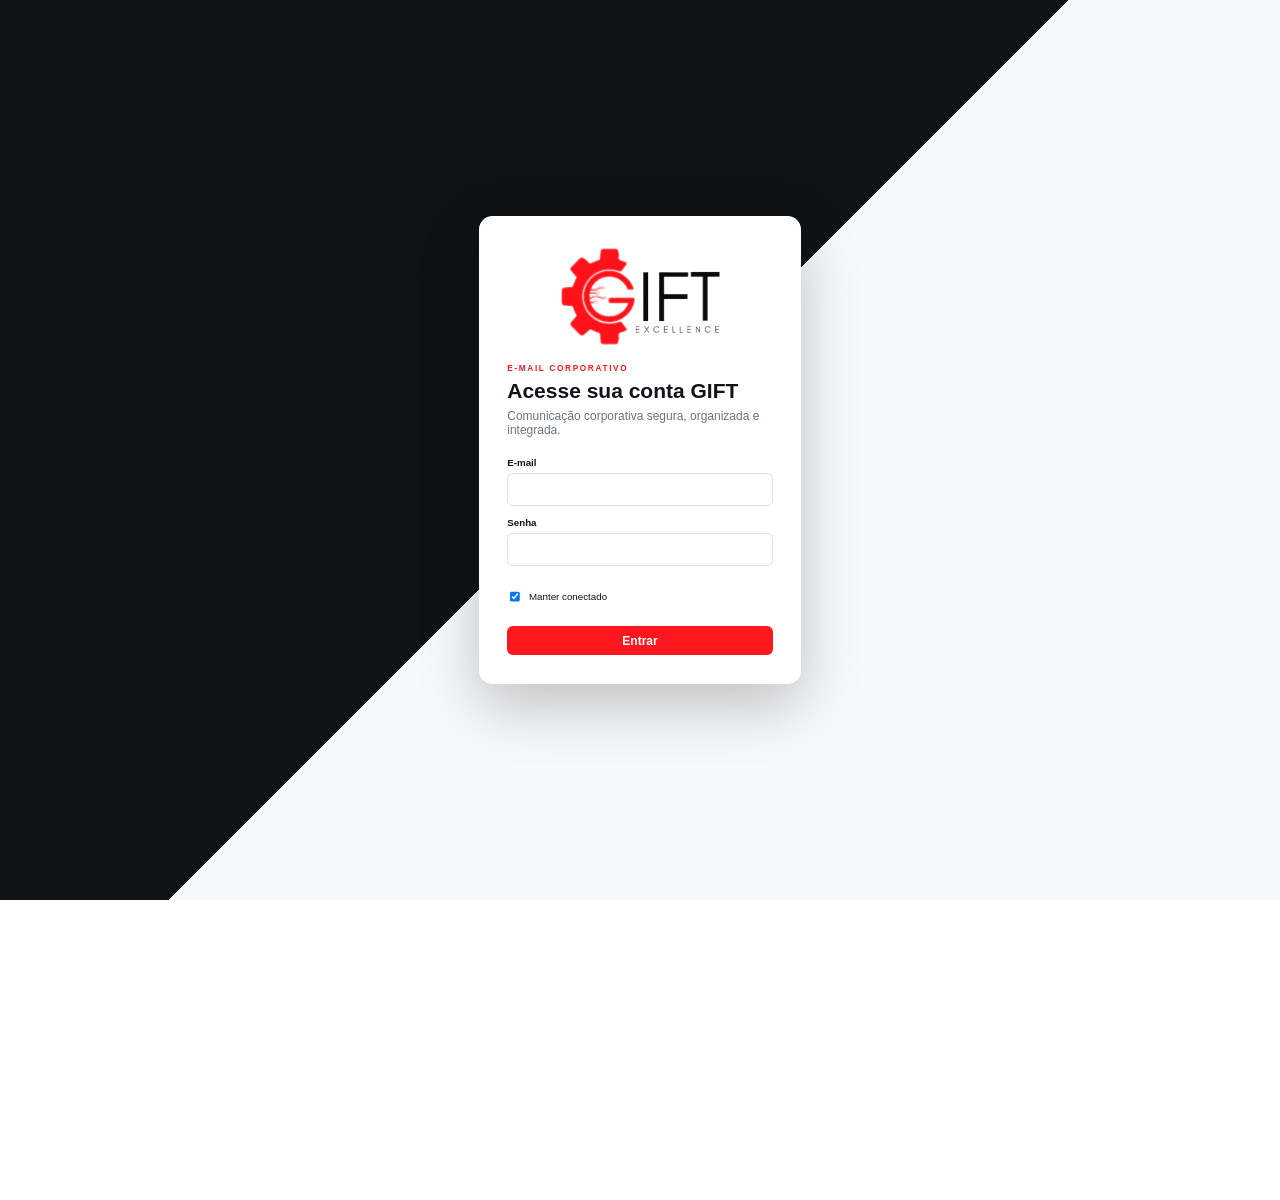
==== commit 557bc84d: "Melhora fluidez, busca, contas e envio do GIFT Mail" ====
--- a/public/index.html
+++ b/public/index.html
@@ -55,7 +55,7 @@
       <header class="topbar">
         <button class="mobile-menu" id="mobileMenu" aria-label="Menu">☰</button>
         <span class="mobile-title">GIFT Mail</span>
-        <div class="search-box"><span>⌕</span><input id="searchInput" placeholder="Pesquisar e-mails, remetentes ou assuntos..."><button id="advancedSearchBtn" title="Pesquisa avançada">⌄</button></div>
+        <div class="search-box"><span>⌕</span><input id="searchInput" name="gift-mail-search" autocomplete="off" autocapitalize="off" spellcheck="false" placeholder="Pesquisar e-mails, remetentes ou assuntos..."><button id="advancedSearchBtn" title="Pesquisa avançada">⌄</button></div>
         <div class="top-right">
           <button class="top-icon mobile-search-btn" id="mobileSearchBtn" title="Pesquisar" aria-label="Pesquisar"><span class="mail-icon" data-mail-icon="search"></span></button>
           <button class="top-icon" id="themeBtn" title="Tema"><span class="mail-icon" data-mail-icon="sun"></span></button>
@@ -96,9 +96,9 @@
       </div>
 
       <section id="advancedSearch" class="advanced-search hidden">
-        <input id="searchFrom" placeholder="De">
-        <input id="searchTo" placeholder="Para">
-        <input id="searchSubject" placeholder="Assunto contém">
+        <input id="searchFrom" name="gift-search-from" autocomplete="off" autocapitalize="off" spellcheck="false" placeholder="De">
+        <input id="searchTo" name="gift-search-to" autocomplete="off" autocapitalize="off" spellcheck="false" placeholder="Para">
+        <input id="searchSubject" name="gift-search-subject" autocomplete="off" spellcheck="false" placeholder="Assunto contém">
         <select id="searchHasAttachment"><option value="">Anexo: qualquer</option><option value="yes">Com anexo</option><option value="no">Sem anexo</option></select>
         <button id="applyAdvancedSearch" class="primary">Pesquisar</button>
         <button id="clearAdvancedSearch">Limpar</button>
--- a/public/styles.css
+++ b/public/styles.css
@@ -72,7 +72,9 @@
 
 /* responsive */
 @media(max-width:1200px){.app{grid-template-columns:230px 1fr}.mail-grid{grid-template-columns:420px minmax(0,1fr)}.brand img{width:160px}.profile-copy{display:none}.profile-btn{grid-template-columns:40px 18px}.action-group button span{display:none}.compose-window{width:500px}}
-@media(max-width:820px){html,body{overflow:auto}.app{display:block;height:auto;min-height:100vh}.sidebar{position:fixed;left:-280px;top:0;bottom:0;width:264px;z-index:900;transition:.2s}.sidebar.open{left:0}.workspace{height:100vh;grid-template-rows:58px 54px auto minmax(0,1fr)}.mobile-menu{display:block}.topbar{padding:0 10px}.search-box{width:auto;flex:1}.top-icon{display:none}.mail-grid{display:block}.message-list{height:100%}.reader{position:fixed;inset:112px 0 0 0;z-index:500;display:none}.reader.mobile-open{display:block}.reader-actions{display:none}.compose-window{left:2vw;right:2vw;width:96vw;bottom:8px;height:70vh}.settings-layout{grid-template-columns:1fr}.settings-nav{display:flex;overflow:auto;border-right:0;border-bottom:1px solid var(--line)}.settings-nav button{width:auto;white-space:nowrap}.two-col,.rule-builder{grid-template-columns:1fr}}
+
+/* mobile legado removido na V18 */
+
 
 
 
@@ -113,7 +115,9 @@
 .attachment-preview{flex:0 0 auto!important;max-height:52px!important;overflow:auto!important;padding:0 12px!important;background:#fff!important;scrollbar-width:none!important}.attachment-preview::-webkit-scrollbar{display:none!important}
 .compose-foot{flex:0 0 58px!important;height:58px!important;padding:0 16px!important;gap:12px!important;border-top:0!important;background:#fff!important}.send-btn,.send-menu{height:36px!important}.send-btn{padding:0 16px!important;border-radius:6px 0 0 6px!important}.send-menu{width:34px!important;border-radius:0 6px 6px 0!important}.compose-tools{gap:1px!important}.compose-tools button,.compose-tools label{width:31px!important;height:31px!important;font-size:14px!important}
 .dark .compose-window,.dark .compose-to-line,.dark .compose-extra-line,.dark .compose-subject-line,.dark .compose-format-toolbar,.dark .body-editor,.dark .compose-foot,.dark .attachment-preview{background:#10191f!important;color:#f4f7f9!important}.dark .compose-to-line,.dark .compose-extra-line,.dark .compose-subject-line,.dark .compose-format-toolbar{border-color:#2e3a43!important}.dark .compose-to-line input,.dark .compose-extra-line input,.dark .compose-subject-line input,.dark .compose-format-toolbar select,.dark .compose-format-toolbar button{color:#f4f7f9!important}
-@media(max-width:820px){.compose-window{left:2vw!important;right:2vw!important;width:96vw!important;bottom:8px!important;height:70vh!important}.compose-window.max{width:96vw!important;height:92vh!important}}
+
+/* mobile legado removido na V18 */
+
 
 
 /* V11 - popups funcionais e transicoes do compositor */
@@ -269,497 +273,271 @@
 .dark .compose-to-line input::placeholder,
 .dark .compose-subject-line input::placeholder{color:#7f8d96!important}
 
-
-/* ===== V14 — refinamento mobile até 480px ===== */
-@media(max-width:480px){
-  html,body{width:100%;max-width:100%;overflow:hidden!important}
-  .app{width:100%;height:100dvh;min-height:100dvh}
-  .workspace{
-    height:100dvh!important;
-    grid-template-rows:56px 52px auto minmax(0,1fr)!important
-  }
-
-  /* topo */
-  .topbar{
-    height:56px!important;
-    padding:0 8px!important;
-    gap:6px!important
-  }
-  .mobile-menu{
-    display:grid!important;
-    place-items:center;
-    width:38px;height:38px;
-    flex:0 0 38px;
-    border-radius:8px
-  }
-  .mobile-menu:hover{background:var(--soft)}
-  .search-box{
-    height:38px!important;
-    min-width:0!important;
-    width:auto!important;
-    flex:1!important;
-    grid-template-columns:25px minmax(0,1fr) 24px!important;
-    padding:0 7px!important;
-    border-radius:9px!important
-  }
-  .search-box input{font-size:13px!important}
-  .search-box span{font-size:18px!important}
-  .top-right{margin-left:0!important;gap:0!important}
-  .profile-btn{
-    height:56px!important;
-    width:46px!important;
-    grid-template-columns:36px!important;
-    padding:0 4px!important;
-    margin-left:2px!important;
-    border-left:0!important
-  }
-  .profile-avatar{width:36px!important;height:36px!important;font-size:12px!important}
-  .profile-copy,.profile-btn>span:last-child{display:none!important}
-  .profile-menu{
-    position:fixed!important;
-    top:56px!important;
-    right:8px!important;
-    width:min(300px,calc(100vw - 16px))!important
-  }
-
-  /* barra de ações */
-  .actionbar{
-    height:52px!important;
-    padding:0 8px!important;
-    gap:4px!important;
-    overflow-x:auto!important;
-    overflow-y:hidden!important;
-    -webkit-overflow-scrolling:touch;
-    scrollbar-width:none
-  }
-  .actionbar::-webkit-scrollbar{display:none}
-  .action-group{gap:2px!important}
-  .action-group button,.select-control{
-    height:36px!important;
-    min-width:36px!important;
-    padding:0 9px!important;
-    border-right:0!important;
-    border-radius:7px!important;
-    flex:0 0 auto!important
-  }
-  .action-group button:hover{background:var(--soft)!important}
-  .action-group button span:not(.mail-icon){display:none!important}
-  .reader-actions{display:none!important}
-
-  /* abas */
-  .tabs-row{
-    height:44px!important;
-    padding-left:4px!important;
-    overflow-x:auto!important;
-    overflow-y:hidden!important;
-    align-items:stretch!important;
-    scrollbar-width:none
-  }
-  .tabs-row::-webkit-scrollbar{display:none}
-  .tab{
-    height:44px!important;
-    padding:0 13px!important;
-    flex:0 0 auto!important;
-    font-size:12px!important
-  }
-
-  /* lista */
-  .mail-shell{grid-template-rows:44px minmax(0,1fr)!important}
-  .mail-grid{display:block!important;height:100%!important}
-  .message-list{
-    width:100%!important;
-    height:100%!important;
-    border-right:0!important
-  }
-  .message-card{
-    height:auto!important;
-    min-height:76px!important;
-    grid-template-columns:20px 38px minmax(0,1fr) 24px!important;
-    padding:10px 8px 9px 10px!important;
-    gap:8px!important
-  }
-  .message-card input{margin-top:7px!important}
-  .message-card .sender-avatar{
-    width:36px!important;height:36px!important;font-size:11px!important
-  }
-  .sender-line{font-size:12px!important}
-  .sender-line time{font-size:10px!important}
-  .subject-line{font-size:12px!important}
-  .preview-line{
-    font-size:11px!important;
-    max-width:100%!important
-  }
-  .star-btn{font-size:17px!important}
-
-  /* leitor */
-  .reader{
-    position:fixed!important;
-    inset:56px 0 0 0!important;
-    z-index:650!important;
-    display:none!important;
-    width:100%!important;
-    height:calc(100dvh - 56px)!important;
-    padding:0 16px 24px!important;
-    background:var(--panel)!important
-  }
-  .reader.mobile-open{display:block!important}
-  .reader-head{padding:18px 0 14px!important}
-  .reader-title{
-    display:grid!important;
-    grid-template-columns:minmax(0,1fr) auto!important;
-    align-items:start!important;
-    gap:8px!important
-  }
-  .reader-title h1{
-    font-size:20px!important;
-    line-height:1.25!important
-  }
-  .folder-pill{
-    font-size:10px!important;
-    padding:4px 6px!important
-  }
-  .reader-meta{
-    grid-template-columns:38px minmax(0,1fr) auto!important;
-    gap:8px!important;
-    margin-top:16px!important
-  }
-  .reader-meta .sender-avatar{width:36px!important;height:36px!important}
-  .reader-meta strong{font-size:12px!important}
-  .reader-meta small{font-size:10px!important}
-  .reader-meta-actions{gap:4px!important}
-  .reader-meta-actions button{width:30px!important;height:30px!important}
-  .reader-body{
-    padding:18px 0!important;
-    font-size:14px!important;
-    line-height:1.6!important
-  }
-
-    /* compositor */
-  .compose-window{
-    left:6px!important;
-    right:6px!important;
-    bottom:6px!important;
-    width:auto!important;
-    height:min(76dvh,620px)!important;
-    min-height:360px!important;
-    max-height:calc(100dvh - 12px)!important;
-    border-radius:10px!important
-  }
-  .compose-window.max{
-    left:6px!important;
-    right:6px!important;
-    top:6px!important;
-    bottom:6px!important;
-    width:auto!important;
-    height:auto!important;
-    max-height:none!important;
-    transform:none!important
-  }
-  .compose-head{height:42px!important;padding:0 10px!important}
-  .compose-head strong{font-size:13px!important}
-  .compose-to-line,.compose-extra-line,.compose-subject-line{
-    min-height:40px!important;
-    height:auto!important;
-    padding:0 10px!important;
-    grid-template-columns:48px minmax(0,1fr) auto!important
-  }
-  .compose-to-line input,.compose-extra-line input,.compose-subject-line input{font-size:13px!important}
-  .compose-format-toolbar{
-    min-height:40px!important;
-    height:auto!important;
-    overflow-x:auto!important;
-    overflow-y:hidden!important;
-    white-space:nowrap!important;
-    scrollbar-width:none
-  }
-  .compose-format-toolbar::-webkit-scrollbar{display:none}
-  .compose-format-toolbar button,
-  .compose-format-toolbar select{flex:0 0 auto!important}
-  .body-editor{
-    min-height:120px!important;
-    padding:12px!important;
-    font-size:14px!important
-  }
-  .compose-foot{
-    height:54px!important;
-    min-height:54px!important;
-    padding:0 10px!important;
-    gap:6px!important;
-    overflow-x:auto!important;
-    scrollbar-width:none
-  }
-  .compose-foot::-webkit-scrollbar{display:none}
-  .compose-tools{flex:0 0 auto!important}
-  .compose-tools button,.compose-tools label{
-    width:29px!important;height:29px!important
-  }
-  .send-btn{height:34px!important;padding:0 12px!important}
-  .send-menu{height:34px!important;width:30px!important}
-
-  /* configurações */
-  .settings-dialog{
-    width:calc(100vw - 12px)!important;
-    height:calc(100dvh - 12px)!important;
-    max-height:none!important;
-    border-radius:10px!important
-  }
-  .settings-head{
-    padding:14px 16px!important
-  }
-  .settings-head h2{font-size:18px!important}
-  .settings-head p{font-size:11px!important}
-  .settings-layout{
-    grid-template-columns:1fr!important;
-    grid-template-rows:auto minmax(0,1fr)!important
-  }
-  .settings-nav{
-    display:flex!important;
-    gap:4px!important;
-    padding:8px!important;
-    overflow-x:auto!important;
-    overflow-y:hidden!important;
-    border-right:0!important;
-    border-bottom:1px solid var(--line)!important;
-    scrollbar-width:none
-  }
-  .settings-nav::-webkit-scrollbar{display:none}
-  .settings-nav button{
-    width:auto!important;
-    flex:0 0 auto!important;
-    white-space:nowrap!important;
-    padding:9px 10px!important;
-    font-size:12px!important
-  }
-  .settings-content{
-    padding:18px 14px 90px!important
-  }
-  .settings-panel{max-width:none!important}
-  .settings-panel input,
-  .settings-panel textarea,
-  .settings-panel select{font-size:14px!important}
-  .two-col,.rule-builder{grid-template-columns:1fr!important}
-  .settings-footer{
-    position:absolute!important;
-    left:0;right:0;bottom:0;
-    padding:10px 12px!important;
-    background:var(--panel)!important;
-    border-top:1px solid var(--line)!important
-  }
-
-  /* popups */
-  .compose-dialog-overlay{padding:12px!important}
-  .compose-dialog-card{
-    width:100%!important;
-    max-width:360px!important;
-    padding:20px 16px 16px!important
-  }
-  .compose-dialog-actions{
-    display:grid!important;
-    grid-template-columns:1fr!important
-  }
-  .compose-dialog-actions button{width:100%!important}
-
-  /* dark mobile */
-  .dark .reader,
-  .dark .reader.mobile-open,
-  .dark .settings-footer{background:#0f181e!important}
-}
-
-@media(max-width:480px){
-  .mobile-reader-back{
-    position:sticky;top:0;z-index:3;
-    display:inline-flex!important;align-items:center;gap:6px;
-    height:36px;margin:0 0 8px -6px;padding:0 10px;
-    background:var(--panel);color:var(--muted);
-    border-radius:7px;font-size:12px;font-weight:700
-  }
-  .mobile-reader-back:hover{background:var(--soft)}
-  .dark .mobile-reader-back{background:#0f181e!important;color:#9eabb3!important}
-  .dark .mobile-reader-back:hover{background:#18242b!important}
-}
-@media(min-width:481px){.mobile-reader-back{display:none!important}}
-
-
-/* ===== V15 — estabilidade de navegação mobile ===== */
-.mobile-nav-overlay{display:none}
-@media(max-width:820px){
-  .mobile-nav-overlay{
-    display:block;
-    position:fixed;
-    inset:0;
-    z-index:850;
-    background:rgba(7,12,16,.46);
-    backdrop-filter:blur(2px);
-  }
-  .mobile-nav-overlay.hidden{display:none!important}
-  body.mobile-nav-open{overflow:hidden!important}
-  .sidebar{z-index:900!important}
-
-  /* mantém troca de tema acessível no mobile */
-  #themeBtn{
-    display:grid!important;
-    place-items:center;
-    width:38px!important;
-    height:38px!important;
-    flex:0 0 38px!important
-  }
-
-  /* botão voltar disponível em todo o modo mobile/tablet */
-  .mobile-reader-back{
-    position:sticky!important;
-    top:0!important;
-    z-index:4!important;
-    display:inline-flex!important;
-    align-items:center!important;
-    gap:6px!important;
-    height:36px!important;
-    margin:0 0 8px -6px!important;
-    padding:0 10px!important;
-    border-radius:7px!important;
-    background:var(--panel)!important;
-    color:var(--muted)!important;
-    font-size:12px!important;
-    font-weight:700!important
-  }
-  .mobile-reader-back:hover{background:var(--soft)!important}
-  .dark .mobile-reader-back{background:#0f181e!important;color:#9eabb3!important}
-  .dark .mobile-reader-back:hover{background:#18242b!important}
-}
-@media(min-width:821px){
-  .mobile-reader-back{display:none!important}
-  .mobile-nav-overlay{display:none!important}
-}
-
-/* Configurações: footer continua como linha do diálogo, sem cobrir campos */
-@media(max-width:480px){
-  .settings-footer{
-    position:static!important;
-    left:auto!important;right:auto!important;bottom:auto!important;
-    z-index:auto!important
-  }
-  .settings-content{padding-bottom:24px!important}
-}
-
-
-/* ===== V15.1 — pull-to-refresh mobile ===== */
-.pull-refresh-indicator{
-  --pull:0px;
-  position:fixed;
-  left:50%;
-  top:calc(-48px + min(var(--pull),54px));
-  transform:translateX(-50%);
-  z-index:1200;
-  height:38px;
-  padding:0 13px;
-  border-radius:20px;
-  background:#fff;
-  border:1px solid #e1e6e9;
-  box-shadow:0 8px 24px rgba(0,0,0,.16);
-  display:none;
-  align-items:center;
-  gap:8px;
-  color:#4f5a62;
-  font-size:12px;
-  font-weight:700;
-  pointer-events:none;
-  transition:top .14s ease,opacity .14s ease;
-  opacity:0
-}
-.pull-refresh-indicator.visible{
-  display:flex;
-  opacity:1
-}
-.pull-refresh-indicator.ready{color:#161b1f}
-.pull-refresh-spinner{
-  width:16px;
-  height:16px;
-  border:2px solid #cfd6da;
-  border-top-color:#ff171f;
-  border-radius:50%;
-  transform:rotate(0deg)
-}
-.pull-refresh-indicator.refreshing .pull-refresh-spinner{
-  animation:giftPullSpin .75s linear infinite
-}
-@keyframes giftPullSpin{to{transform:rotate(360deg)}}
-.dark .pull-refresh-indicator{
-  background:#162129;
-  border-color:#33414a;
-  color:#c8d1d7;
-  box-shadow:0 8px 28px rgba(0,0,0,.36)
-}
-@media(min-width:821px){
-  .pull-refresh-indicator{display:none!important}
-}
-
-
-/* ===== V15.2 — perfil mobile + dark controls + Arial ===== */
-html,body,button,input,select,textarea{
-  font-family:Arial,Helvetica,sans-serif!important
-}
-
-/* Perfil sempre clicável e acima das camadas móveis */
-.top-right,.profile-wrap,.profile-btn{pointer-events:auto!important}
-.profile-wrap{z-index:1350!important}
-.profile-btn{position:relative!important;z-index:1351!important}
-.profile-menu{z-index:1400!important}
-
-@media(max-width:820px){
-  .topbar{overflow:visible!important;position:relative!important;z-index:1300!important}
-  .top-right{position:relative!important;z-index:1350!important}
-  .profile-wrap{
-    position:relative!important;
-    z-index:1400!important;
-    flex:0 0 auto!important
-  }
-  .profile-btn{
-    display:grid!important;
-    pointer-events:auto!important;
-    touch-action:manipulation!important
-  }
-  .profile-menu{
-    position:fixed!important;
-    top:56px!important;
-    right:8px!important;
-    width:min(300px,calc(100vw - 16px))!important;
-    max-height:calc(100dvh - 68px)!important;
-    overflow:auto!important;
-    z-index:1700!important
-  }
-}
-
-/* Dark mode: botões e controles secundários deixam de ficar claros */
-.dark .settings-footer{
-  background:#111b21!important;
-  border-top-color:#2d3a43!important
-}
+/* ===== V18 — base final desktop/mobile limpa ===== */
+html,body,button,input,select,textarea{font-family:Arial,Helvetica,sans-serif!important}
+.mobile-title,.mobile-search-btn,.mobile-compose-fab,.mobile-nav-overlay{display:none}
+.mobile-reader-back{display:none!important}
+
+/* Dark mode consolidado para controles */
+.dark .settings-footer{background:#111b21!important;border-top-color:#2d3a43!important}
 .dark .settings-footer>button:first-child,
 .dark #cancelSettings,
 .dark .settings-panel button:not(.primary),
 .dark .signature-upload-btn,
 .dark .signature-image-actions button{
-  background:#1a272f!important;
-  color:#dce4e9!important;
-  border-color:#34434d!important
-}
-.dark .settings-footer>button:first-child:hover,
-.dark #cancelSettings:hover,
-.dark .settings-panel button:not(.primary):hover,
-.dark .signature-upload-btn:hover,
-.dark .signature-image-actions button:hover{
-  background:#22313a!important
+  background:#1a272f!important;color:#dce4e9!important;border-color:#34434d!important
 }
 .dark .settings-footer .primary,
-.dark #saveSettingsBtn{
-  background:#ff171f!important;
-  color:#fff!important;
-  border-color:#ff171f!important
-}
-.dark button:disabled{
-  opacity:.55!important
-}
-.dark input,
-.dark select,
-.dark textarea{
-  color-scheme:dark
-}
+.dark #saveSettingsBtn{background:#ff171f!important;color:#fff!important;border-color:#ff171f!important}
+.dark input,.dark select,.dark textarea{color-scheme:dark}
+
+/* Conteúdo de e-mail sempre confinado */
+.reader{position:relative!important}
+.reader-body{
+  position:relative!important;
+  isolation:isolate!important;
+  contain:layout paint!important;
+  overflow-x:auto!important;
+  max-width:100%!important
+}
+.reader-body>*{max-width:100%!important}
+.reader-body img{max-width:100%!important;height:auto!important}
+
+/* Pull-to-refresh */
+.pull-refresh-indicator{
+  --pull:0px;position:fixed;left:50%;top:calc(-48px + min(var(--pull),54px));
+  transform:translateX(-50%);z-index:2600;height:38px;padding:0 13px;border-radius:20px;
+  background:#fff;border:1px solid #e1e6e9;box-shadow:0 8px 24px rgba(0,0,0,.16);
+  display:none;align-items:center;gap:8px;color:#4f5a62;font-size:12px;font-weight:700;
+  pointer-events:none;transition:top .14s ease,opacity .14s ease;opacity:0
+}
+.pull-refresh-indicator.visible{display:flex;opacity:1}
+.pull-refresh-spinner{width:16px;height:16px;border:2px solid #cfd6da;border-top-color:#ff171f;border-radius:50%}
+.pull-refresh-indicator.refreshing .pull-refresh-spinner{animation:giftPullSpin .75s linear infinite}
+@keyframes giftPullSpin{to{transform:rotate(360deg)}}
+.dark .pull-refresh-indicator{background:#162129;border-color:#33414a;color:#c8d1d7}
+
+/* Desktop mantido visualmente em 75% */
+@media(min-width:821px){
+  html{overflow:hidden!important;background:var(--panel,#fff)!important}
+  body{
+    zoom:.75;width:133.333333vw!important;height:133.333333vh!important;
+    min-width:133.333333vw!important;min-height:133.333333vh!important;overflow:hidden!important
+  }
+  .app,.login-shell{width:100%!important;height:133.333333vh!important;min-height:133.333333vh!important}
+  .topbar{position:relative!important;z-index:60!important}
+  .actionbar{position:relative!important;z-index:50!important}
+  .tabs-row{position:relative!important;z-index:40!important}
+  .mail-shell{position:relative!important;z-index:1!important}
+  .pull-refresh-indicator{display:none!important}
+}
+
+/* Mobile definitivo */
+@media(max-width:820px){
+  html,body{width:100%!important;height:100%!important;min-height:100%!important;overflow:hidden!important}
+  body{zoom:1!important;min-width:0!important;min-height:0!important;background:var(--panel,#fff)!important}
+  .app{position:relative!important;display:block!important;width:100%!important;height:100dvh!important;min-height:100dvh!important;overflow:hidden!important}
+  .workspace{
+    position:relative!important;display:flex!important;flex-direction:column!important;
+    width:100%!important;height:100dvh!important;min-height:0!important;overflow:hidden!important
+  }
+
+  /* Topo */
+  .topbar{
+    position:relative!important;z-index:1300!important;flex:0 0 56px!important;width:100%!important;
+    height:56px!important;min-height:56px!important;display:flex!important;align-items:center!important;
+    gap:6px!important;padding:0 8px!important;box-sizing:border-box!important;overflow:visible!important;
+    background:var(--panel,#fff)!important;border-bottom:1px solid var(--line)!important;
+    transform:translateY(0);opacity:1;
+    transition:transform .22s ease,opacity .22s ease,height .22s ease,min-height .22s ease,flex-basis .22s ease
+  }
+  body.mobile-header-hidden .topbar{
+    transform:translateY(-100%)!important;opacity:0!important;height:0!important;min-height:0!important;
+    flex-basis:0!important;border-bottom-width:0!important;pointer-events:none!important
+  }
+  .mobile-menu{display:grid!important;place-items:center!important;width:38px!important;height:38px!important;flex:0 0 38px!important;border-radius:9px!important;font-size:20px!important}
+  .mobile-title{display:block!important;flex:1 1 auto!important;min-width:0!important;font-size:16px!important;font-weight:700!important;white-space:nowrap!important;overflow:hidden!important;text-overflow:ellipsis!important}
+  .top-right{margin-left:auto!important;display:flex!important;align-items:center!important;gap:2px!important;flex:0 0 auto!important;z-index:1400!important}
+  .mobile-search-btn{display:grid!important;place-items:center!important;width:38px!important;height:38px!important}
+  #themeBtn,#settingsBtn{display:none!important}
+  .profile-wrap{position:relative!important;z-index:1450!important}
+  .profile-btn{width:42px!important;height:42px!important;padding:0!important;margin:0!important;display:grid!important;place-items:center!important;grid-template-columns:42px!important;border:0!important}
+  .profile-avatar{width:36px!important;height:36px!important}
+  .profile-copy,.profile-btn>span:last-child{display:none!important}
+  .profile-menu{
+    position:fixed!important;top:56px!important;right:8px!important;width:min(300px,calc(100vw - 16px))!important;
+    max-height:calc(100dvh - 68px)!important;overflow:auto!important;z-index:2100!important
+  }
+
+  /* Busca */
+  .search-box{display:none!important}
+  body.mobile-search-open .mobile-title{display:none!important}
+  body.mobile-search-open .search-box{
+    display:grid!important;position:absolute!important;left:50px!important;right:54px!important;top:9px!important;
+    width:auto!important;height:38px!important;grid-template-columns:25px minmax(0,1fr) 24px!important;
+    padding:0 8px!important;border-radius:10px!important;background:var(--soft)!important;z-index:1500!important
+  }
+
+  /* Barra desktop fora do fluxo */
+  .actionbar{display:none!important}
+
+  /* Filtros + lista */
+  .mail-shell{flex:1 1 auto!important;display:flex!important;flex-direction:column!important;min-height:0!important;height:auto!important;overflow:hidden!important}
+  .tabs-row{
+    flex:0 0 42px!important;height:42px!important;min-height:42px!important;display:flex!important;
+    align-items:center!important;gap:6px!important;padding:4px 8px!important;box-sizing:border-box!important;
+    overflow-x:auto!important;overflow-y:hidden!important;border-bottom:1px solid var(--line)!important;scrollbar-width:none!important
+  }
+  .tabs-row::-webkit-scrollbar{display:none}
+  .tabs-row>span{display:none!important}
+  .tab{flex:0 0 auto!important;position:static!important;height:32px!important;padding:0 12px!important;border-radius:16px!important;background:var(--soft)!important;color:var(--muted)!important;font-size:12px!important;font-weight:700!important}
+  .tab.active{background:#1d2a31!important;color:#fff!important}
+  .tab.active:after{display:none!important}
+  .mail-grid{flex:1 1 auto!important;display:block!important;min-height:0!important;height:auto!important;overflow:hidden!important}
+  .message-list{
+    width:100%!important;height:100%!important;min-height:0!important;overflow-y:auto!important;overflow-x:hidden!important;
+    -webkit-overflow-scrolling:touch!important;border-right:0!important;background:var(--panel,#fff)!important
+  }
+  .message-card{
+    width:100%!important;min-height:72px!important;height:auto!important;display:grid!important;
+    grid-template-columns:20px 38px minmax(0,1fr) 24px!important;gap:8px!important;
+    padding:9px 8px 8px 10px!important;box-sizing:border-box!important
+  }
+  .message-card .sender-avatar{width:36px!important;height:36px!important;font-size:11px!important}
+  .sender-line{font-size:12px!important}.sender-line time{font-size:10px!important}
+  .subject-line{font-size:12px!important}.preview-line{font-size:11px!important;max-width:100%!important}
+
+  /* Leitor */
+  .reader{
+    position:fixed!important;inset:0!important;z-index:1900!important;display:none!important;
+    width:100%!important;height:100dvh!important;min-height:0!important;overflow-y:auto!important;overflow-x:hidden!important;
+    -webkit-overflow-scrolling:touch!important;padding:0 16px 24px!important;box-sizing:border-box!important;background:var(--panel,#fff)!important
+  }
+  .reader.mobile-open{display:block!important}
+  .mobile-reader-back{
+    position:sticky!important;top:0!important;z-index:4!important;display:inline-flex!important;align-items:center!important;
+    height:42px!important;margin:0 0 8px -6px!important;padding:0 10px!important;background:var(--panel,#fff)!important;
+    color:var(--muted)!important;font-size:12px!important;font-weight:700!important
+  }
+  .reader-head{padding:10px 0 14px!important}
+  .reader-title{display:grid!important;grid-template-columns:minmax(0,1fr) auto!important;gap:8px!important;align-items:start!important}
+  .reader-title h1{font-size:20px!important;line-height:1.25!important}
+  .reader-meta{grid-template-columns:38px minmax(0,1fr) auto!important;gap:8px!important;margin-top:16px!important}
+  .reader-meta .sender-avatar{width:36px!important;height:36px!important}
+  .reader-body{padding:18px 0!important;font-size:14px!important;line-height:1.6!important}
+
+  /* Sidebar */
+  .sidebar{
+    position:fixed!important;left:-280px!important;top:0!important;bottom:0!important;width:264px!important;
+    height:100dvh!important;z-index:2300!important;transition:left .2s ease!important
+  }
+  .sidebar.open{left:0!important}
+  .mobile-nav-overlay{display:block;position:fixed!important;inset:0!important;z-index:2200!important;background:rgba(7,12,16,.46)!important}
+  .mobile-nav-overlay.hidden{display:none!important}
+
+  /* Escrever */
+  .mobile-compose-fab{
+    position:fixed!important;right:14px!important;bottom:max(14px,env(safe-area-inset-bottom))!important;z-index:1600!important;
+    height:46px!important;padding:0 14px!important;display:flex!important;align-items:center!important;gap:8px!important;
+    border-radius:15px!important;background:#ff171f!important;color:#fff!important;box-shadow:0 10px 28px rgba(0,0,0,.24)!important;
+    font-size:13px!important;font-weight:700!important
+  }
+  body.mobile-reader-open .mobile-compose-fab,
+  body.mobile-nav-open .mobile-compose-fab,
+  body.mobile-selection-active .mobile-compose-fab,
+  body.settings-open .mobile-compose-fab{display:none!important}
+
+  /* Ações ao selecionar */
+  body.mobile-selection-active .actionbar{
+    display:flex!important;position:fixed!important;left:12px!important;right:12px!important;
+    bottom:max(16px,env(safe-area-inset-bottom))!important;z-index:2000!important;height:52px!important;
+    padding:6px!important;border:1px solid var(--line)!important;border-radius:14px!important;
+    background:var(--panel,#fff)!important;box-shadow:0 12px 34px rgba(0,0,0,.22)!important;overflow-x:auto!important
+  }
+  body.mobile-selection-active .reader-actions{display:none!important}
+  body.mobile-selection-active .action-group button,
+  body.mobile-selection-active .select-control{
+    width:38px!important;min-width:38px!important;height:38px!important;padding:0!important;display:grid!important;place-items:center!important;border:0!important
+  }
+  body.mobile-selection-active .action-group button span:not(.mail-icon),
+  body.mobile-selection-active .select-control span{display:none!important}
+
+  /* Configurações fullscreen */
+  #settingsModal.modal{
+    position:fixed!important;inset:0!important;width:100vw!important;height:100dvh!important;padding:0!important;margin:0!important;
+    z-index:3000!important;place-items:stretch!important;background:var(--panel,#fff)!important;overflow:hidden!important
+  }
+  #settingsModal .settings-dialog{
+    width:100vw!important;max-width:none!important;height:100dvh!important;max-height:none!important;min-height:0!important;margin:0!important;
+    border:0!important;border-radius:0!important;box-shadow:none!important;display:grid!important;
+    grid-template-rows:auto minmax(0,1fr) auto!important;overflow:hidden!important;background:var(--panel,#fff)!important
+  }
+  #settingsModal .settings-head{
+    min-height:62px!important;padding:14px 16px 12px!important;padding-top:max(14px,env(safe-area-inset-top))!important;
+    background:var(--panel,#fff)!important;border-bottom:1px solid var(--line)!important;align-items:center!important
+  }
+  #settingsModal .settings-head h2{margin:0 0 3px!important;font-size:18px!important}
+  #settingsModal .settings-head p{margin:0!important;font-size:11px!important;max-width:calc(100vw - 70px)!important}
+  #settingsModal .settings-layout{
+    min-height:0!important;height:100%!important;display:grid!important;grid-template-rows:50px minmax(0,1fr)!important;
+    grid-template-columns:1fr!important;overflow:hidden!important
+  }
+  #settingsModal .settings-nav{
+    width:100%!important;height:50px!important;display:flex!important;align-items:center!important;gap:5px!important;
+    padding:7px 10px!important;overflow-x:auto!important;overflow-y:hidden!important;border-right:0!important;
+    border-bottom:1px solid var(--line)!important;box-sizing:border-box!important;scrollbar-width:none!important
+  }
+  #settingsModal .settings-nav::-webkit-scrollbar{display:none}
+  #settingsModal .settings-nav button{
+    width:auto!important;min-width:max-content!important;height:36px!important;flex:0 0 auto!important;
+    padding:0 12px!important;border-radius:10px!important;white-space:nowrap!important;font-size:12px!important
+  }
+  #settingsModal .settings-content{
+    min-width:0!important;min-height:0!important;width:100%!important;height:100%!important;overflow-y:auto!important;overflow-x:hidden!important;
+    -webkit-overflow-scrolling:touch!important;padding:20px 16px 28px!important;box-sizing:border-box!important;background:var(--panel,#fff)!important
+  }
+  #settingsModal .settings-panel{width:100%!important;max-width:none!important}
+  #settingsModal .two-col,#settingsModal .rule-builder{grid-template-columns:1fr!important}
+  #settingsModal .settings-footer{
+    position:relative!important;z-index:4!important;min-height:66px!important;display:grid!important;
+    grid-template-columns:1fr 1fr!important;gap:10px!important;padding:10px 14px!important;
+    padding-bottom:max(10px,env(safe-area-inset-bottom))!important;border-top:1px solid var(--line)!important;
+    background:var(--panel,#fff)!important;box-sizing:border-box!important
+  }
+  #settingsModal .settings-footer button{width:100%!important;height:44px!important;margin:0!important}
+
+  /* Compositor mobile */
+  .compose-window{
+    position:fixed!important;left:6px!important;right:6px!important;top:6px!important;bottom:6px!important;
+    width:auto!important;height:auto!important;max-height:none!important;min-height:0!important;z-index:2800!important;
+    border-radius:10px!important
+  }
+  .compose-window.min{top:auto!important;height:42px!important;bottom:max(6px,env(safe-area-inset-bottom))!important}
+  .compose-window.max{left:6px!important;right:6px!important;top:6px!important;bottom:6px!important;width:auto!important;height:auto!important;transform:none!important}
+  .compose-format-toolbar{overflow-x:auto!important;overflow-y:hidden!important;white-space:nowrap!important}
+  .compose-foot{padding-bottom:env(safe-area-inset-bottom)!important}
+
+  /* Dark */
+  .dark .topbar,.dark .tabs-row,.dark .message-list,.dark .reader,
+  .dark #settingsModal.modal,.dark #settingsModal .settings-dialog,.dark #settingsModal .settings-head,
+  .dark #settingsModal .settings-content,.dark #settingsModal .settings-footer{background:#0f181e!important}
+  .dark #settingsModal .settings-nav{background:#0d161b!important}
+  .dark .tab{background:#172229!important;color:#aeb8bf!important}
+  .dark .tab.active{background:#eef2f4!important;color:#11181d!important}
+}
+
+
+/* ===== V18.1 — confirmações sempre acima de tudo ===== */
+.compose-dialog-overlay{
+  z-index:5000!important;
+}
+.compose-dialog-card{
+  position:relative!important;
+  z-index:5001!important;
+}
+
+
+/* ===== V18.3 — fluidez e estados operacionais ===== */
+.message-list.is-loading{opacity:.62;cursor:progress;transition:opacity .12s ease}
+.message-list.is-loading .message-card{pointer-events:none}
+.send-btn:disabled,.send-menu:disabled,.compose-tools button:disabled{opacity:.55!important;cursor:wait!important;pointer-events:none!important}
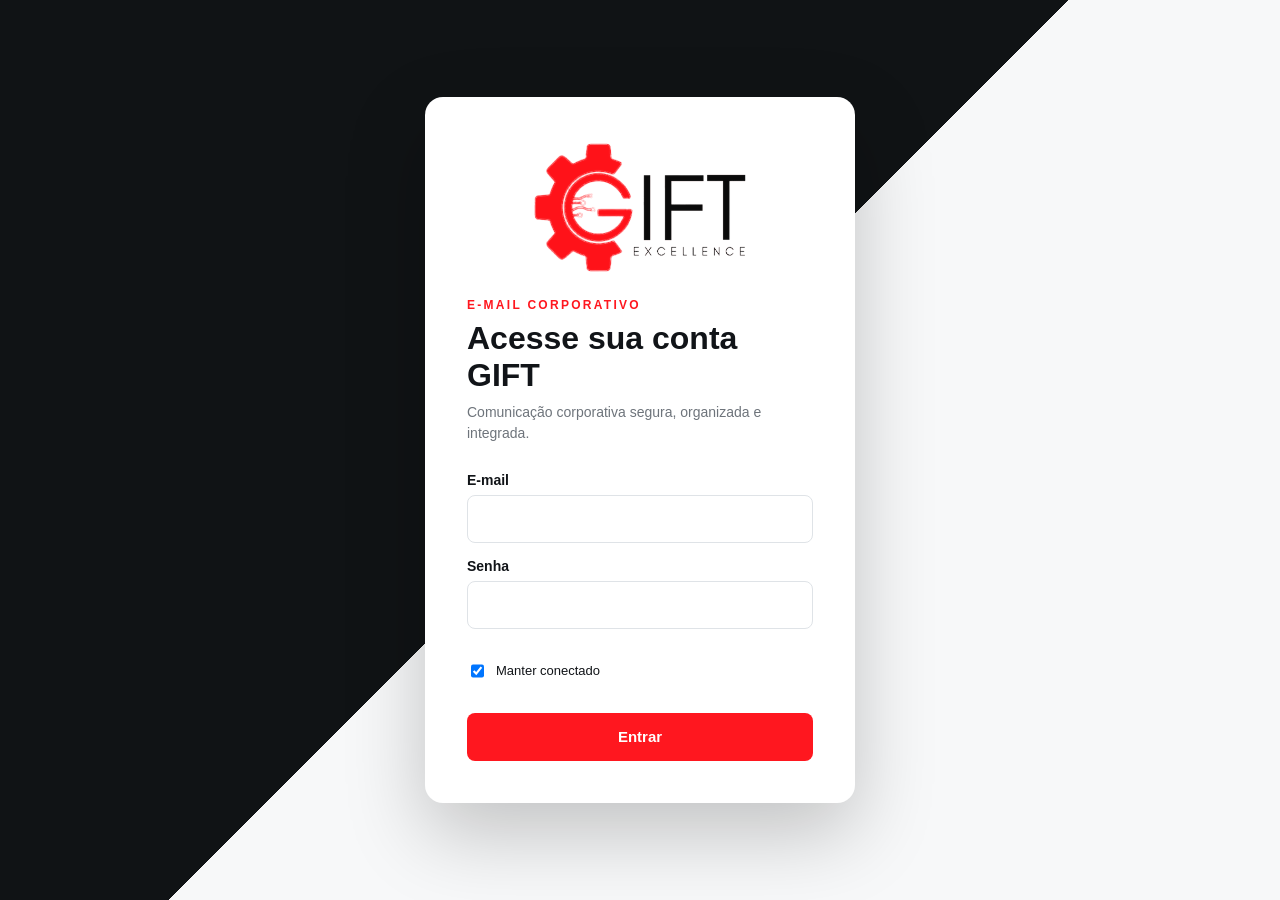
==== commit 0dc00409: "Sincroniza interface V20 no public" ====
--- a/public/index.html
+++ b/public/index.html
@@ -5,6 +5,9 @@
   <meta name="viewport" content="width=device-width, initial-scale=1.0" />
   <title>GIFT Mail</title>
   <link rel="icon" href="assets/gift-logo.png" />
+  <link rel="preconnect" href="https://fonts.googleapis.com">
+  <link rel="preconnect" href="https://fonts.gstatic.com" crossorigin>
+  <link href="https://fonts.googleapis.com/css2?family=Manrope:wght@400;500;600;700;800&display=swap" rel="stylesheet">
   <link rel="stylesheet" href="styles.css" />
 </head>
 <body>
@@ -55,9 +58,19 @@
       <header class="topbar">
         <button class="mobile-menu" id="mobileMenu" aria-label="Menu">☰</button>
         <span class="mobile-title">GIFT Mail</span>
-        <div class="search-box"><span>⌕</span><input id="searchInput" name="gift-mail-search" autocomplete="off" autocapitalize="off" spellcheck="false" placeholder="Pesquisar e-mails, remetentes ou assuntos..."><button id="advancedSearchBtn" title="Pesquisa avançada">⌄</button></div>
+        <div class="search-box"><span>⌕</span><input id="searchInput" type="search" name="gift-mail-search" autocomplete="off" autocapitalize="off" spellcheck="false" readonly data-lpignore="true" data-1p-ignore="true" aria-autocomplete="none" placeholder="Pesquisar e-mails, remetentes ou assuntos..."><button id="advancedSearchBtn" title="Pesquisa avançada">⌄</button></div>
         <div class="top-right">
           <button class="top-icon mobile-search-btn" id="mobileSearchBtn" title="Pesquisar" aria-label="Pesquisar"><span class="mail-icon" data-mail-icon="search"></span></button>
+          <button class="top-icon mobile-refresh-btn" id="mobileRefreshBtn" title="Atualizar" aria-label="Atualizar"><span class="mail-icon" data-mail-icon="refresh"></span></button>
+          <div class="notification-wrap">
+            <button class="top-icon notification-btn" id="notificationBtn" title="Notificações" aria-label="Notificações">
+              <span class="mail-icon" data-mail-icon="bell"></span><span id="notificationBadge" class="notification-badge hidden">0</span>
+            </button>
+            <div id="notificationPanel" class="notification-panel hidden">
+              <div class="notification-head"><div><strong>Notificações</strong><small>Novas mensagens e alertas da conta</small></div><button id="markNotificationsRead">Marcar como lidas</button></div>
+              <div id="notificationList" class="notification-list"><div class="notification-empty">Nenhuma notificação nova.</div></div>
+            </div>
+          </div>
           <button class="top-icon" id="themeBtn" title="Tema"><span class="mail-icon" data-mail-icon="sun"></span></button>
           <button class="top-icon" id="settingsBtn" title="Configurações"><span class="mail-icon" data-mail-icon="settings"></span></button>
           <div class="profile-wrap">
@@ -80,6 +93,7 @@
       <div class="actionbar">
         <div class="action-group left-actions">
           <label class="select-control"><input type="checkbox" id="selectAll"> <span>Selecionar</span></label>
+          <button id="refreshBtn" title="Atualizar caixa"><span class="mail-icon" data-mail-icon="refresh"></span><span>Atualizar</span></button>
           <button id="deleteBtn"><span class="mail-icon" data-mail-icon="trash"></span><span>Excluir</span></button><button id="emptyTrashActionBtn" class="hidden danger-action"><span class="mail-icon" data-mail-icon="trashSweep"></span><span>Esvaziar lixeira</span></button>
           <button id="spamBtn"><span class="mail-icon" data-mail-icon="spam"></span><span>Spam</span></button>
           <button id="archiveBtn"><span class="mail-icon" data-mail-icon="archive"></span><span>Arquivar</span></button>
@@ -100,6 +114,8 @@
         <input id="searchTo" name="gift-search-to" autocomplete="off" autocapitalize="off" spellcheck="false" placeholder="Para">
         <input id="searchSubject" name="gift-search-subject" autocomplete="off" spellcheck="false" placeholder="Assunto contém">
         <select id="searchHasAttachment"><option value="">Anexo: qualquer</option><option value="yes">Com anexo</option><option value="no">Sem anexo</option></select>
+        <input id="searchStartDate" type="date" title="Data inicial">
+        <input id="searchEndDate" type="date" title="Data final">
         <button id="applyAdvancedSearch" class="primary">Pesquisar</button>
         <button id="clearAdvancedSearch">Limpar</button>
       </section>
@@ -112,6 +128,7 @@
           <span id="folderLabel">Caixa de Entrada</span>
         </div>
         <div class="mail-grid">
+          <div id="listRefreshStatus" class="list-refresh-status hidden" role="status" aria-live="polite"><span class="list-refresh-spinner"></span><strong>Atualizando...</strong></div>
           <div class="message-list" id="messageList"></div>
           <article class="reader" id="readerPane">
             <div class="empty-reader"><div class="mail-illustration">✉</div><h2>Selecione uma mensagem</h2><p>O conteúdo do e-mail aparecerá aqui.</p></div>
@@ -144,7 +161,7 @@
       <input id="subjectField" aria-label="Assunto" placeholder="Assunto" autocomplete="off">
     </div>
     <div class="editor-toolbar compose-format-toolbar" aria-label="Formatação da mensagem">
-      <select id="fontFamily" aria-label="Fonte"><option>Inter</option><option>Arial</option><option>Georgia</option><option>Verdana</option></select>
+      <select id="fontFamily" aria-label="Fonte"><option>Manrope</option><option>Arial</option><option>Georgia</option><option>Verdana</option></select>
       <select id="fontSize" aria-label="Tamanho"><option value="14">14</option><option value="12">12</option><option value="16">16</option><option value="18">18</option></select>
       <button type="button" data-cmd="bold" title="Negrito"><b>B</b></button>
       <button type="button" data-cmd="italic" title="Itálico"><i>I</i></button>
@@ -194,6 +211,20 @@
       <div class="compose-dialog-actions">
         <button id="actionDialogCancel" type="button" class="compose-dialog-cancel">Cancelar</button>
         <button id="actionDialogConfirm" type="button" class="compose-dialog-primary">Confirmar</button>
+      </div>
+    </div>
+  </div>
+
+
+  <div id="inputDialog" class="compose-dialog-overlay hidden" role="dialog" aria-modal="true" aria-labelledby="inputDialogTitle">
+    <div class="compose-dialog-card input-dialog-card">
+      <div class="compose-dialog-icon"><span class="mail-icon" data-mail-icon="edit"></span></div>
+      <h3 id="inputDialogTitle">Informação</h3>
+      <p id="inputDialogText"></p>
+      <input id="inputDialogField" class="input-dialog-field" autocomplete="off">
+      <div class="compose-dialog-actions">
+        <button id="inputDialogCancel" type="button" class="compose-dialog-cancel">Cancelar</button>
+        <button id="inputDialogConfirm" type="button" class="compose-dialog-primary">Confirmar</button>
       </div>
     </div>
   </div>
@@ -212,6 +243,8 @@
           <button data-tab="vacation">Resposta automática</button>
           <button data-tab="blocked">Remetentes bloqueados</button>
           <button data-tab="security">Segurança</button>
+          <button data-tab="sessions">Sessões</button>
+          <button id="adminSettingsTab" class="hidden" data-tab="admin">Administração</button>
           <button data-tab="notifications">Notificações</button>
           <button data-tab="appearance">Aparência</button>
           <button data-tab="storage">Armazenamento</button>
@@ -264,6 +297,7 @@
           </section>
           <section class="settings-panel" data-panel="aliases">
             <h3>Aliases e remetentes</h3>
+            <p class="hint">O cadastro aqui organiza os aliases do perfil. Para receber mensagens, o endereço também precisa existir no Cloudflare Email Routing.</p>
             <div class="inline-add"><input id="aliasInput" placeholder="ex.: financeiro@giftexcellence.com.br"><button id="addAliasBtn">Adicionar</button></div>
             <div id="aliasList" class="chip-list"></div>
           </section>
@@ -287,12 +321,34 @@
           </section>
           <section class="settings-panel" data-panel="security">
             <h3>Segurança</h3>
-            <label class="check-line"><input id="twoFactor" type="checkbox"> Autenticação em duas etapas</label>
-            <label class="check-line"><input id="suspiciousLogin" type="checkbox" checked> Alertar sobre novos logins</label>
+            <p class="hint">Sessões podem ser encerradas pelo GIFT Mail. 2FA e alertas de novos logins exigem uma segunda etapa de autenticação e ainda não estão ativados.</p>
+            
+            <label class="check-line"><input id="suspiciousLogin" type="checkbox" checked disabled> Alertar sobre novos logins</label>
             <label class="check-line"><input id="externalImages" type="checkbox"> Carregar imagens externas automaticamente</label>
             <h4>Sessões ativas</h4>
             <div class="session-card"><div><strong>Este dispositivo</strong><small>Windows · Navegador atual</small></div><span class="online">Ativa agora</span></div>
             <button id="logoutOtherSessions">Encerrar outras sessões</button>
+          </section>
+          <section class="settings-panel" data-panel="sessions">
+            <h3>Sessões ativas</h3>
+            <p class="hint">Veja os dispositivos com sessão válida nesta conta. Você pode encerrar todas as outras sessões de uma vez.</p>
+            <div id="sessionsList" class="sessions-list"></div>
+            <button id="sessionsLogoutOthers" type="button">Encerrar outras sessões</button>
+          </section>
+          <section class="settings-panel" data-panel="admin">
+            <h3>Administração</h3>
+            <p class="hint">Gerencie contas corporativas, senhas temporárias e consulte eventos recentes do sistema.</p>
+            <div class="admin-create">
+              <input id="adminNewName" placeholder="Nome / setor">
+              <input id="adminNewEmail" type="email" placeholder="usuario@giftexcellence.com.br">
+              <input id="adminNewPassword" type="password" placeholder="Senha temporária">
+              <select id="adminNewRole"><option value="user">Usuário</option><option value="admin">Administrador</option></select>
+              <button id="adminCreateUser" class="primary" type="button">Criar conta</button>
+            </div>
+            <div class="settings-subhead"><strong>Contas</strong><button id="adminRefreshUsers" type="button">Atualizar</button></div>
+            <div id="adminUsersList" class="admin-users-list"></div>
+            <div class="settings-subhead"><strong>Auditoria recente</strong></div>
+            <div id="adminAuditList" class="admin-audit-list"></div>
           </section>
           <section class="settings-panel" data-panel="notifications">
             <h3>Notificações</h3>
--- a/public/styles.css
+++ b/public/styles.css
@@ -274,7 +274,7 @@
 .dark .compose-subject-line input::placeholder{color:#7f8d96!important}
 
 /* ===== V18 — base final desktop/mobile limpa ===== */
-html,body,button,input,select,textarea{font-family:Arial,Helvetica,sans-serif!important}
+html,body,button,input,select,textarea{font-family:var(--font-ui)!important}
 .mobile-title,.mobile-search-btn,.mobile-compose-fab,.mobile-nav-overlay{display:none}
 .mobile-reader-back{display:none!important}
 
@@ -541,3 +541,122 @@
 .message-list.is-loading{opacity:.62;cursor:progress;transition:opacity .12s ease}
 .message-list.is-loading .message-card{pointer-events:none}
 .send-btn:disabled,.send-menu:disabled,.compose-tools button:disabled{opacity:.55!important;cursor:wait!important;pointer-events:none!important}
+
+
+/* ===== V18.4 — card inteiro de anexo clicável ===== */
+.attachment-chip.attachment-open,
+.attachment-chip.attachment-open *,
+.attachment-chip.attachment-open span,
+.attachment-chip.attachment-open b{
+  cursor:pointer!important;
+}
+.attachment-chip.attachment-open .attachment-download,
+.attachment-chip.attachment-open .attachment-download *{
+  cursor:pointer!important;
+}
+
+
+/* ===== V19 — tipografia, refresh interno e diálogos ===== */
+:root{--font-ui:"Manrope","Avenir Next","Segoe UI",Arial,sans-serif}
+html,body,button,input,select,textarea{font-family:var(--font-ui)!important}
+body{font-feature-settings:"kern" 1,"liga" 1;text-rendering:optimizeLegibility}
+.body-editor,.reader-body,.message-card,.settings-dialog,.compose-window{font-family:var(--font-ui)!important}
+.mail-grid{position:relative!important}
+.list-refresh-status{
+  position:absolute;top:14px;left:50%;transform:translateX(-50%);
+  z-index:2100;display:flex;align-items:center;gap:9px;
+  min-height:38px;padding:0 14px;border:1px solid #e1e6e9;border-radius:10px;
+  background:rgba(255,255,255,.96);box-shadow:0 10px 28px rgba(0,0,0,.14);
+  color:#354049;font-size:12px;font-weight:700;pointer-events:none;
+  backdrop-filter:blur(7px)
+}
+.list-refresh-status.success{color:#178348;border-color:#cfe9d9}
+.list-refresh-spinner{width:15px;height:15px;border:2px solid #d5dce0;border-top-color:var(--red);border-radius:50%;animation:giftRefreshSpin .7s linear infinite}
+.list-refresh-status.success .list-refresh-spinner{animation:none;border-color:#25a35a;background:#25a35a;box-shadow:inset 0 0 0 3px #fff}
+@keyframes giftRefreshSpin{to{transform:rotate(360deg)}}
+.dark .list-refresh-status{background:rgba(18,28,34,.96);border-color:#34434d;color:#e8eef2}
+.dark .list-refresh-status.success{color:#8ee3ae;border-color:#305941}
+.input-dialog-card{text-align:left!important}
+.input-dialog-card .compose-dialog-icon{margin-left:0!important}
+.input-dialog-card h3,.input-dialog-card p{text-align:left!important;margin-left:0!important}
+.input-dialog-field{
+  width:100%;height:42px;margin:0 0 18px;padding:0 12px;
+  border:1px solid #dfe4e8;border-radius:8px;outline:none;
+  background:#fff;color:#12171b;font-family:var(--font-ui)!important
+}
+.input-dialog-field:focus{border-color:#9ca8af;box-shadow:0 0 0 3px rgba(111,120,129,.1)}
+.dark .input-dialog-field{background:#172229;border-color:#34434d;color:#eef3f6}
+
+.mobile-refresh-btn{display:none}
+@media(max-width:820px){.mobile-refresh-btn{display:grid!important;place-items:center!important;width:38px!important;height:38px!important}}
+
+
+/* ===== V19.1 — login com leitura maior ===== */
+.login-card{padding:42px!important}
+.login-kicker{font-size:12px!important;letter-spacing:.19em!important}
+.login-card h1{font-size:32px!important;line-height:1.15!important}
+.login-card p{font-size:14px!important;line-height:1.5!important;margin-bottom:28px!important}
+.login-card label:not(.check-line){font-size:14px!important}
+.login-card input{height:48px!important;font-size:14px!important}
+.login-card .check-line{font-size:13px!important}
+.login-card .primary.full{height:48px!important;font-size:15px!important}
+
+
+/* ===== V19.2 — escala desktop e pesos tipográficos ===== */
+@media(min-width:821px){
+  html{overflow:hidden!important;background:var(--panel,#fff)!important}
+  body{
+    zoom:1!important;width:100vw!important;height:100vh!important;
+    min-width:100vw!important;min-height:100vh!important;overflow:hidden!important
+  }
+  .app,.login-shell{width:100%!important;height:100vh!important;min-height:100vh!important}
+}
+body{font-weight:400!important}
+.nav-item b,.custom-folder b{font-size:14px!important;font-weight:500!important}
+.compose-btn{font-weight:600!important}
+.action-group button,.select-control{font-size:13.5px!important;font-weight:400!important}
+.tab{font-size:13.5px!important;font-weight:500!important}
+.tab.active{font-weight:600!important}
+.sender-line{font-size:13.5px!important;font-weight:400!important}
+.sender-line strong{font-weight:500!important}
+.message-card.unread .sender-line strong{font-weight:600!important}
+.subject-line{font-size:13.5px!important}
+.subject-line b{font-weight:500!important}
+.message-card.unread .subject-line b{font-weight:600!important}
+.preview-line{font-size:12.5px!important;font-weight:400!important}
+.sender-line time{font-size:11.5px!important}
+.profile-copy strong{font-size:14px!important;font-weight:600!important}
+.profile-copy small{font-size:11.5px!important}
+.reader-title h1{font-size:25px!important;font-weight:600!important}
+.reader-meta strong{font-weight:600!important}
+.reader-body{font-size:15.5px!important;line-height:1.7!important;font-weight:400!important}
+.empty-reader h2{font-weight:600!important}
+.section-title{font-weight:600!important}
+.storage-box{font-size:11.5px!important}
+
+
+/* ===== V19.3 — coluna da lista após remoção do zoom ===== */
+@media(min-width:821px){
+  .mail-grid{grid-template-columns:560px minmax(0,1fr)!important}
+  .message-card{
+    grid-template-columns:30px 46px minmax(0,1fr) 30px!important;
+    gap:11px!important;
+    padding:11px 14px 9px 18px!important;
+  }
+  .message-main{min-width:0!important;overflow:hidden!important}
+  .sender-line,.subject-line,.preview-line{min-width:0!important}
+  .sender-line strong,.subject-line b,.preview-line{
+    overflow:hidden!important;text-overflow:ellipsis!important;white-space:nowrap!important
+  }
+}
+
+
+/* ===== V19.4 — aviso único de imagens externas ===== */
+.external-images-notice{
+  display:inline-flex;align-items:center;min-height:32px;
+  margin:0 0 16px;padding:0 10px;
+  border:1px solid #e2e6e9;border-radius:7px;
+  background:#f7f8f9;color:#66717a;
+  font-size:12px;font-weight:500
+}
+.dark .external-images-notice{background:#182229;border-color:#33414a;color:#c7d0d6}
